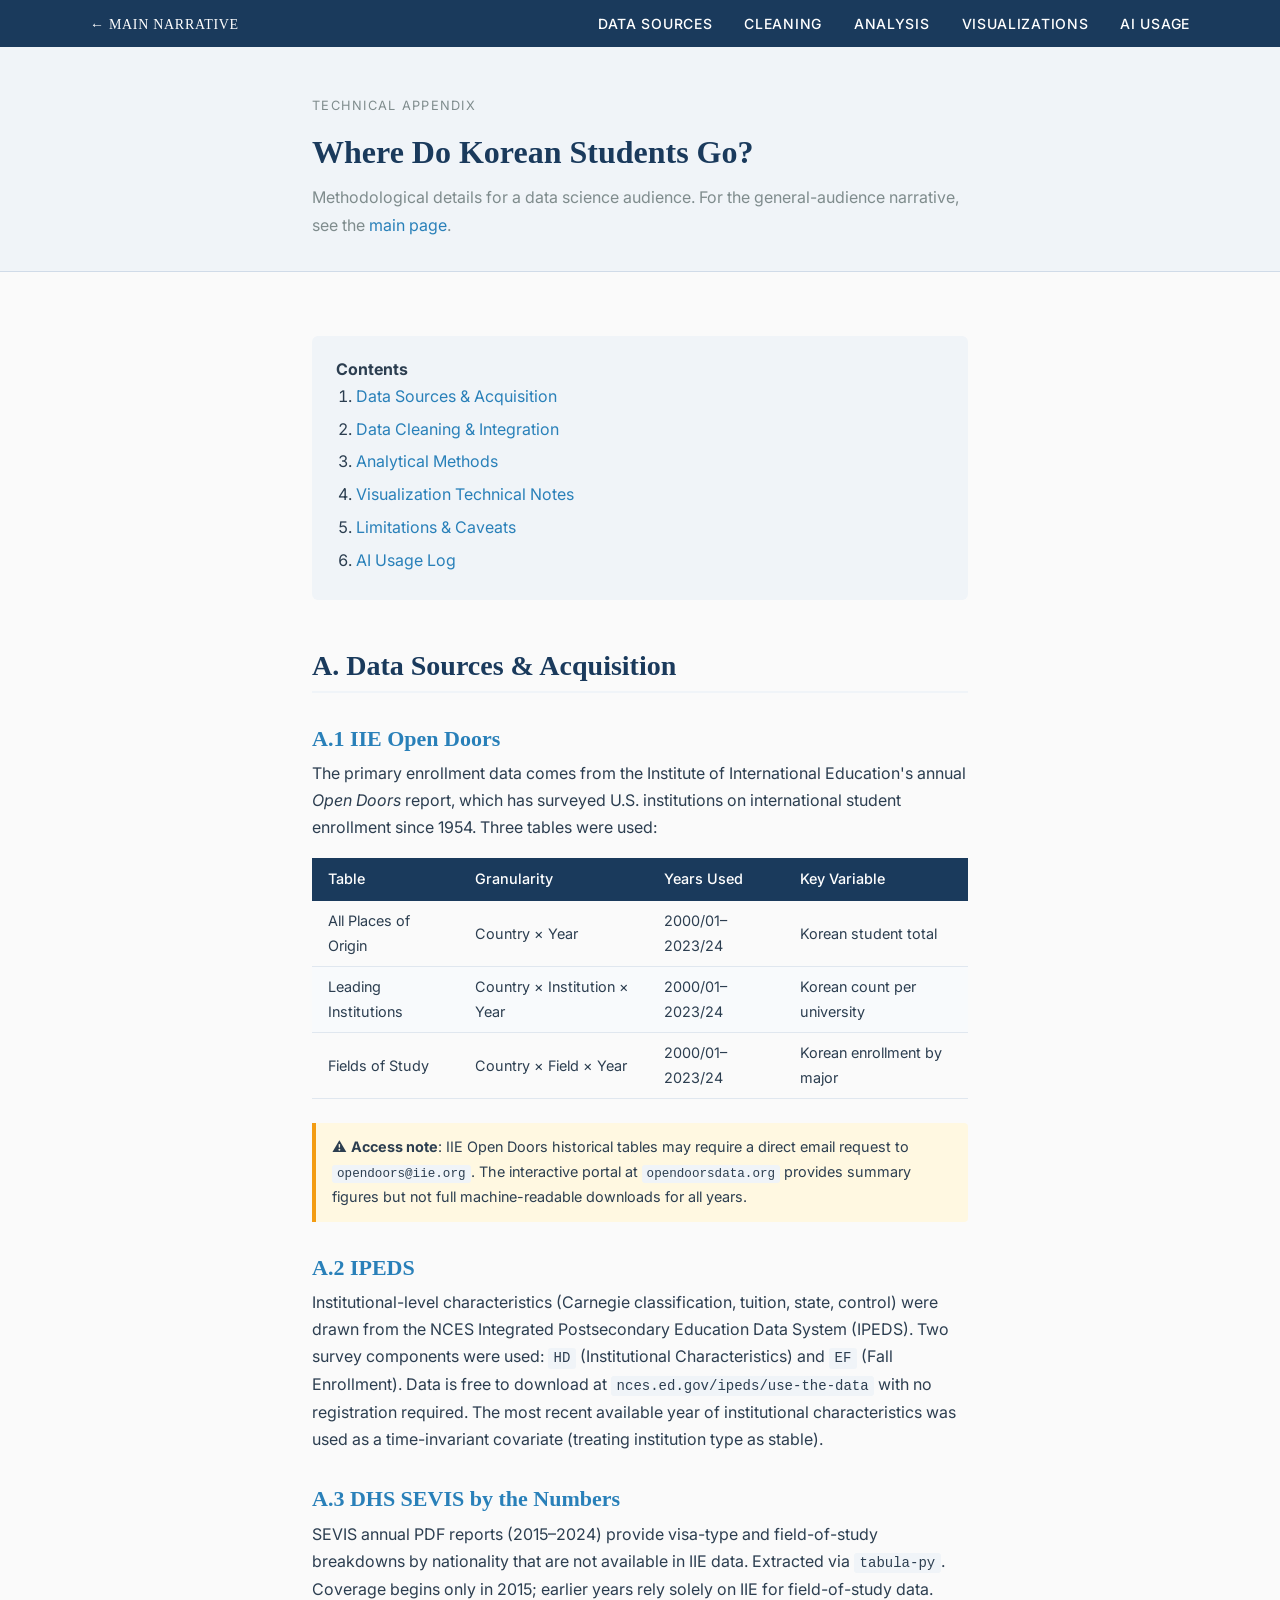
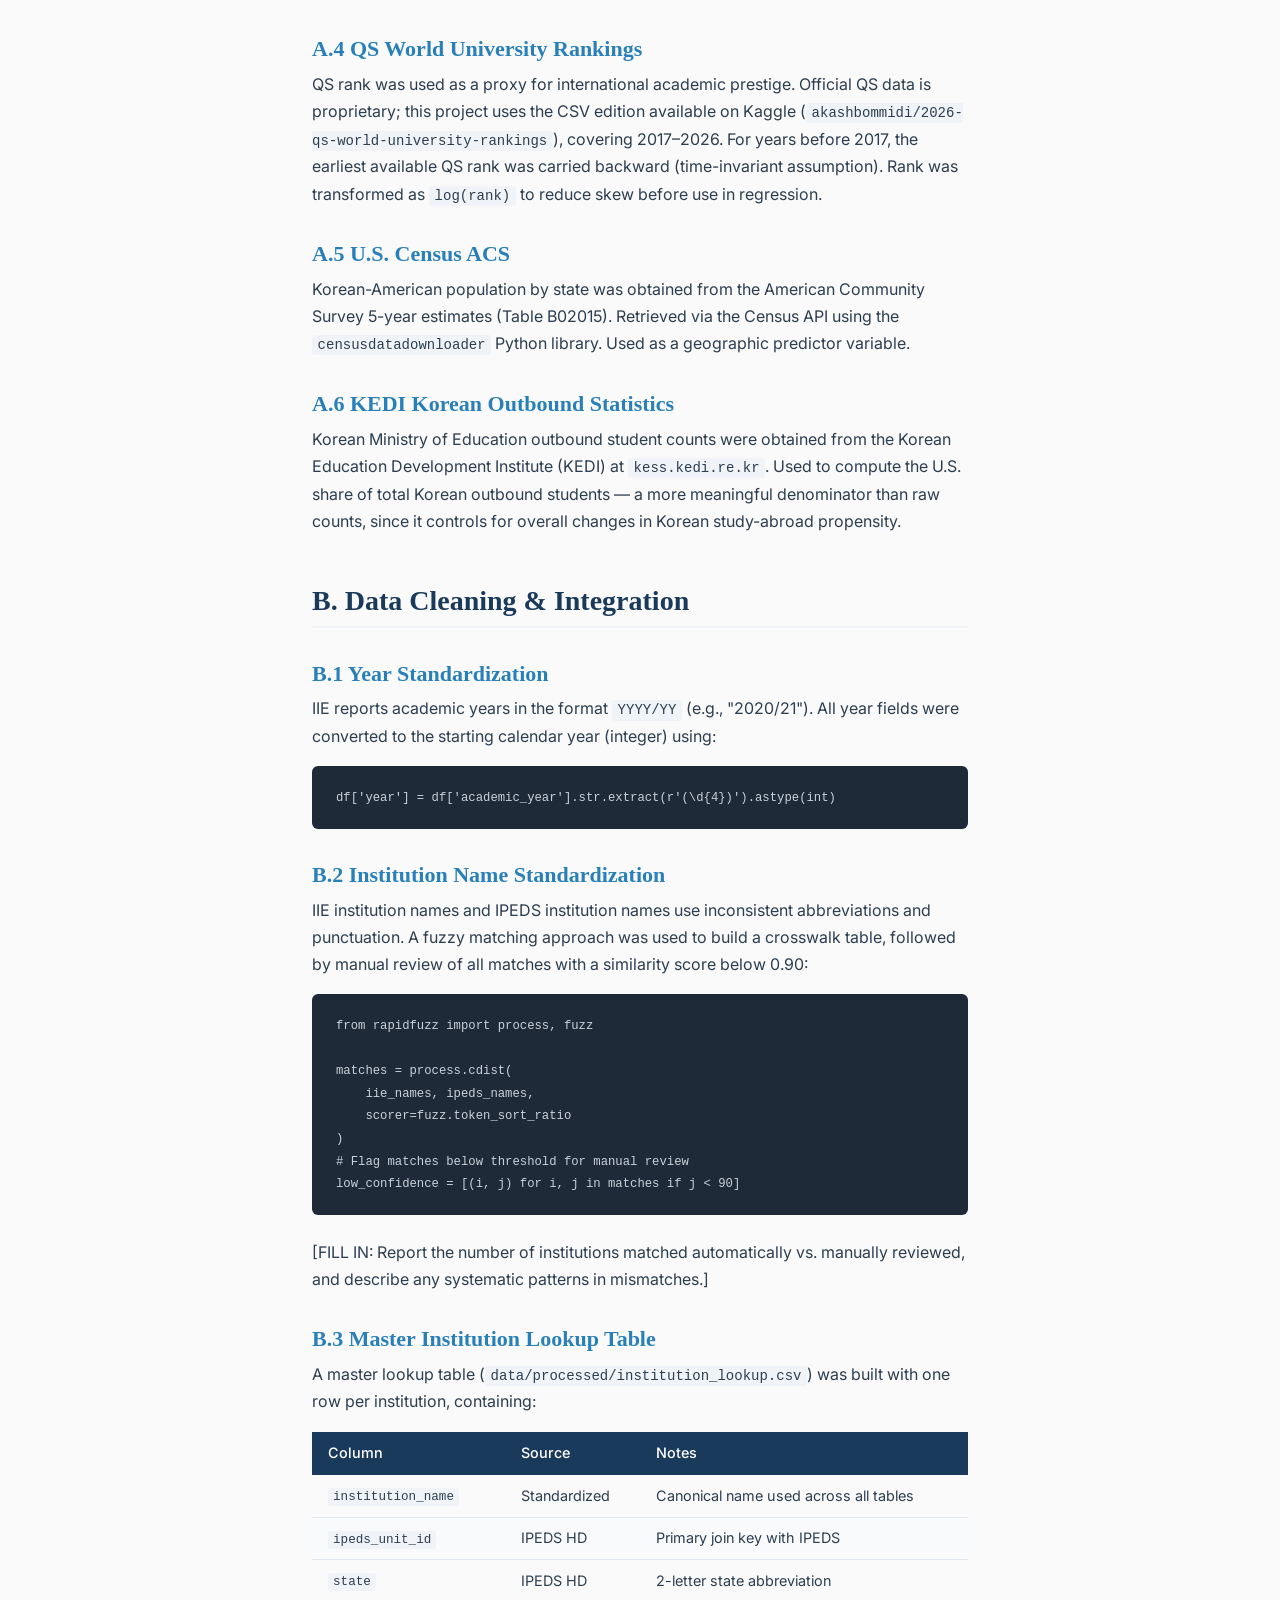
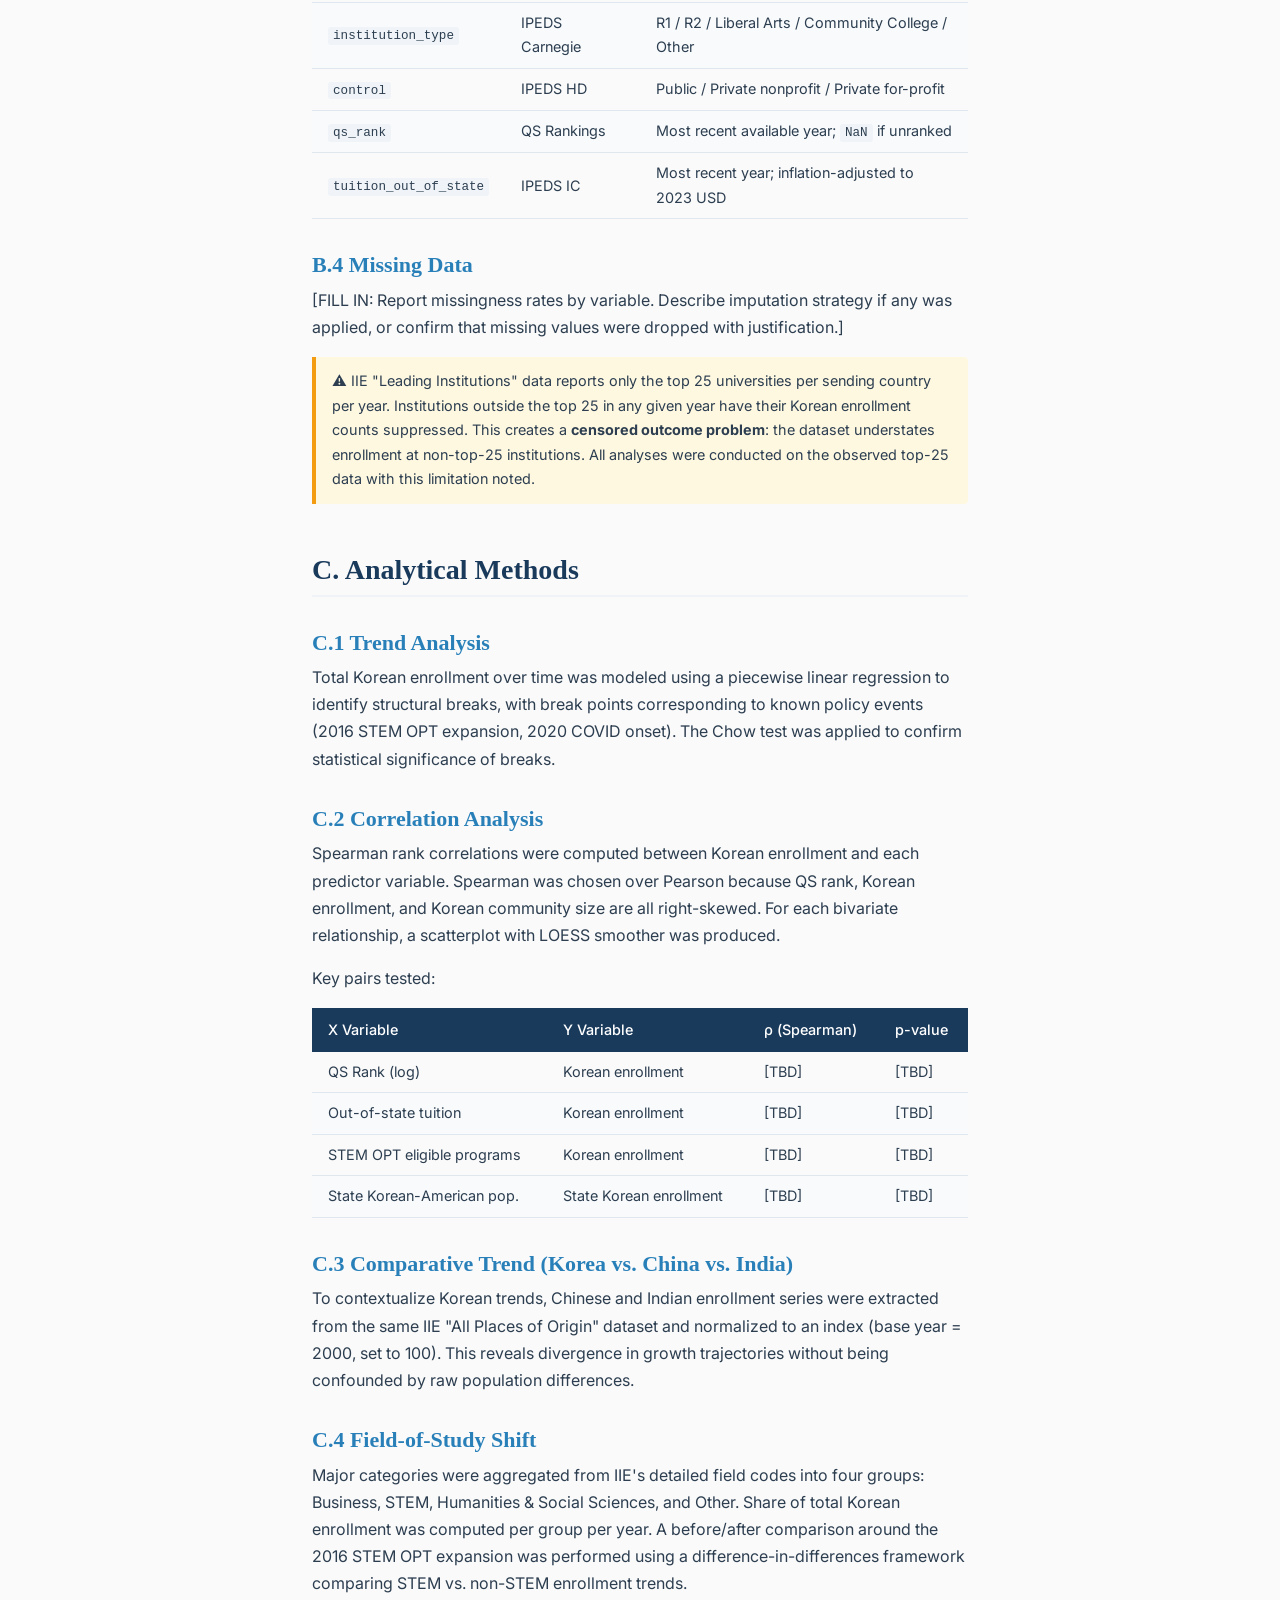
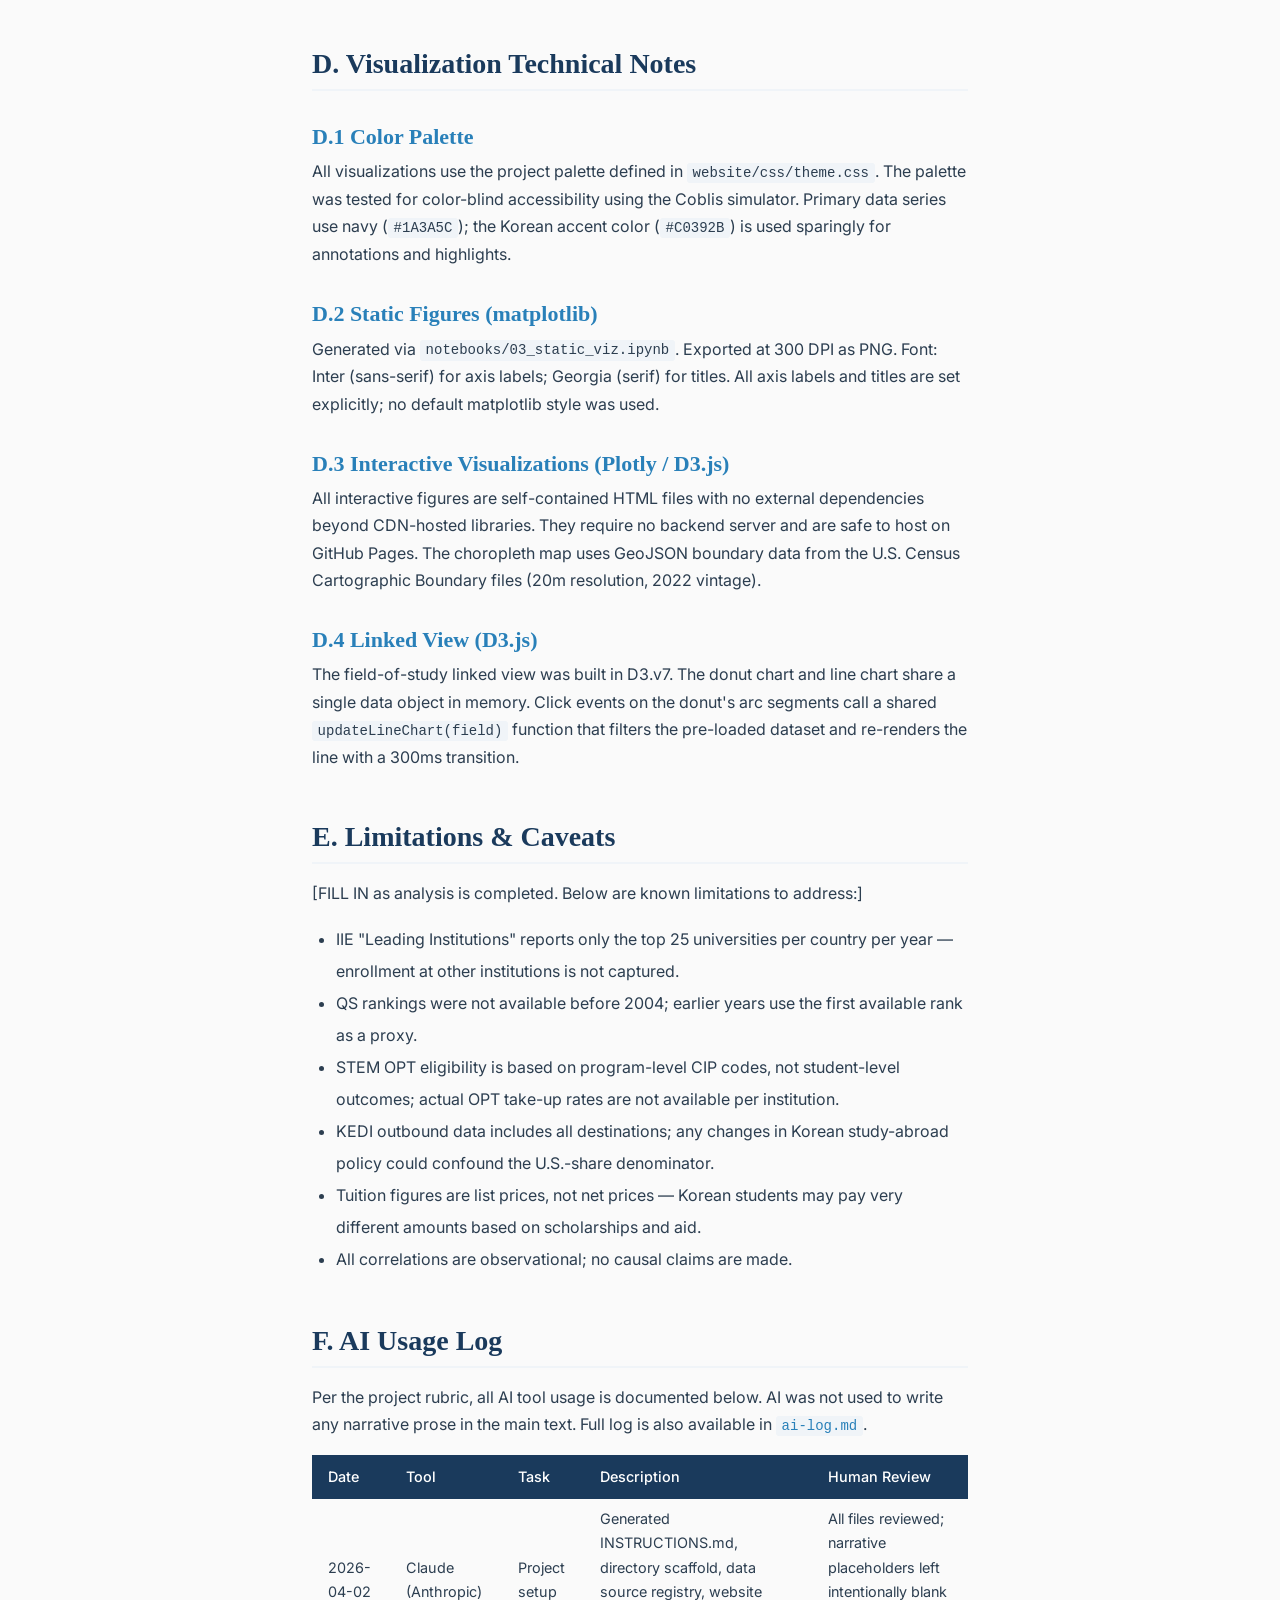
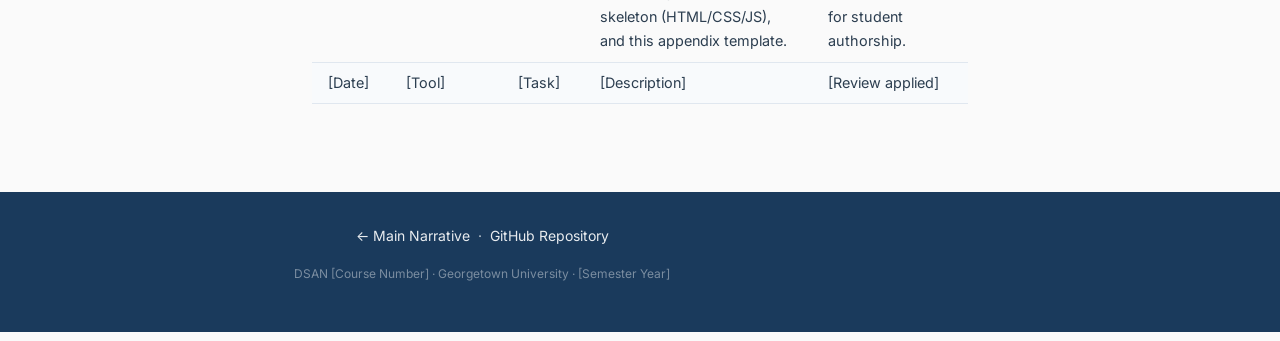
==== website/appendix.html @ d0888472 "Add project files" ====
<!DOCTYPE html>
<html lang="en">
<head>
  <meta charset="UTF-8" />
  <meta name="viewport" content="width=device-width, initial-scale=1.0" />
  <title>Technical Appendix | Where Do Korean Students Go?</title>
  <link rel="stylesheet" href="css/styles.css" />
  <style>
    /* Appendix-specific overrides */
    .appendix-body { font-family: var(--font-body); }
    .appendix-body h2 { margin-top: 3rem; border-bottom: 2px solid var(--color-bg-section); padding-bottom: 0.5rem; }
    .appendix-body h3 { margin-top: 2rem; color: var(--color-secondary); }
    code {
      font-family: var(--font-mono);
      background: #f0f4f8;
      padding: 0.15em 0.4em;
      border-radius: 3px;
      font-size: 0.875em;
    }
    pre {
      background: #1e2a38;
      color: #c9d1d9;
      padding: 1.25rem 1.5rem;
      border-radius: 6px;
      overflow-x: auto;
      font-size: 0.875rem;
      line-height: 1.6;
      margin: 1rem 0 1.5rem;
    }
    pre code { background: none; padding: 0; color: inherit; }
    table {
      width: 100%;
      border-collapse: collapse;
      margin: 1rem 0 1.5rem;
      font-size: 0.9rem;
    }
    th {
      background: var(--color-primary);
      color: white;
      padding: 0.6rem 1rem;
      text-align: left;
      font-weight: 500;
    }
    td { padding: 0.5rem 1rem; border-bottom: 1px solid #e0e7ef; }
    tr:nth-child(even) td { background: #f8fafc; }
    .data-note {
      background: #fff8e1;
      border-left: 4px solid var(--color-data-4);
      padding: 0.75rem 1rem;
      border-radius: 0 4px 4px 0;
      margin: 1rem 0;
      font-size: 0.9rem;
    }
    .section-toc {
      background: var(--color-bg-section);
      padding: 1.25rem 1.5rem;
      border-radius: 6px;
      margin-bottom: 2rem;
    }
    .section-toc ol { padding-left: 1.25rem; }
    .section-toc li { margin-bottom: 0.35rem; }
    .section-toc a { color: var(--color-secondary); }
  </style>
</head>
<body class="appendix-body">

<nav>
  <ul>
    <li class="nav-logo"><a href="index.html">← Main Narrative</a></li>
    <li><a href="#data">Data Sources</a></li>
    <li><a href="#cleaning">Cleaning</a></li>
    <li><a href="#analysis">Analysis</a></li>
    <li><a href="#viz">Visualizations</a></li>
    <li><a href="#ai-usage">AI Usage</a></li>
  </ul>
</nav>

<header style="background:var(--color-bg-section); padding:3rem 1.5rem 2rem; border-bottom:1px solid #d0dbe8;">
  <div class="container--narrow">
    <p style="text-transform:uppercase; letter-spacing:0.1em; font-size:0.8rem; color:var(--color-neutral);">Technical Appendix</p>
    <h1 style="font-size:2rem; margin-bottom:0.75rem;">Where Do Korean Students Go?</h1>
    <p style="color:var(--color-neutral); margin-bottom:0;">
      Methodological details for a data science audience.
      For the general-audience narrative, see the <a href="index.html">main page</a>.
    </p>
  </div>
</header>

<main class="section">
<div class="container--narrow">

  <!-- Table of Contents -->
  <div class="section-toc">
    <strong>Contents</strong>
    <ol>
      <li><a href="#data">Data Sources &amp; Acquisition</a></li>
      <li><a href="#cleaning">Data Cleaning &amp; Integration</a></li>
      <li><a href="#analysis">Analytical Methods</a></li>
      <li><a href="#viz">Visualization Technical Notes</a></li>
      <li><a href="#limitations">Limitations &amp; Caveats</a></li>
      <li><a href="#ai-usage">AI Usage Log</a></li>
    </ol>
  </div>

  <!-- ─── SECTION A: Data Sources ─── -->
  <h2 id="data">A. Data Sources &amp; Acquisition</h2>

  <h3>A.1 IIE Open Doors</h3>
  <p>
    The primary enrollment data comes from the Institute of International Education's
    annual <em>Open Doors</em> report, which has surveyed U.S. institutions on international
    student enrollment since 1954. Three tables were used:
  </p>
  <table>
    <thead>
      <tr><th>Table</th><th>Granularity</th><th>Years Used</th><th>Key Variable</th></tr>
    </thead>
    <tbody>
      <tr><td>All Places of Origin</td><td>Country × Year</td><td>2000/01–2023/24</td><td>Korean student total</td></tr>
      <tr><td>Leading Institutions</td><td>Country × Institution × Year</td><td>2000/01–2023/24</td><td>Korean count per university</td></tr>
      <tr><td>Fields of Study</td><td>Country × Field × Year</td><td>2000/01–2023/24</td><td>Korean enrollment by major</td></tr>
    </tbody>
  </table>
  <div class="data-note">
    ⚠️ <strong>Access note</strong>: IIE Open Doors historical tables may require a direct email request
    to <code>opendoors@iie.org</code>. The interactive portal at <code>opendoorsdata.org</code>
    provides summary figures but not full machine-readable downloads for all years.
  </div>

  <h3>A.2 IPEDS</h3>
  <p>
    Institutional-level characteristics (Carnegie classification, tuition, state, control) were
    drawn from the NCES Integrated Postsecondary Education Data System (IPEDS).
    Two survey components were used: <code>HD</code> (Institutional Characteristics) and
    <code>EF</code> (Fall Enrollment). Data is free to download at
    <code>nces.ed.gov/ipeds/use-the-data</code> with no registration required.
    The most recent available year of institutional characteristics was used as a
    time-invariant covariate (treating institution type as stable).
  </p>

  <h3>A.3 DHS SEVIS by the Numbers</h3>
  <p>
    SEVIS annual PDF reports (2015–2024) provide visa-type and field-of-study breakdowns by
    nationality that are not available in IIE data. Extracted via <code>tabula-py</code>.
    Coverage begins only in 2015; earlier years rely solely on IIE for field-of-study data.
  </p>

  <h3>A.4 QS World University Rankings</h3>
  <p>
    QS rank was used as a proxy for international academic prestige. Official QS data is
    proprietary; this project uses the CSV edition available on Kaggle
    (<code>akashbommidi/2026-qs-world-university-rankings</code>), covering 2017–2026.
    For years before 2017, the earliest available QS rank was carried backward
    (time-invariant assumption). Rank was transformed as <code>log(rank)</code>
    to reduce skew before use in regression.
  </p>

  <h3>A.5 U.S. Census ACS</h3>
  <p>
    Korean-American population by state was obtained from the American Community Survey
    5-year estimates (Table B02015). Retrieved via the Census API using the <code>censusdatadownloader</code>
    Python library. Used as a geographic predictor variable.
  </p>

  <h3>A.6 KEDI Korean Outbound Statistics</h3>
  <p>
    Korean Ministry of Education outbound student counts were obtained from the Korean
    Education Development Institute (KEDI) at <code>kess.kedi.re.kr</code>. Used to compute
    the U.S. share of total Korean outbound students — a more meaningful denominator than
    raw counts, since it controls for overall changes in Korean study-abroad propensity.
  </p>

  <!-- ─── SECTION B: Data Cleaning ─── -->
  <h2 id="cleaning">B. Data Cleaning &amp; Integration</h2>

  <h3>B.1 Year Standardization</h3>
  <p>
    IIE reports academic years in the format <code>YYYY/YY</code> (e.g., "2020/21").
    All year fields were converted to the starting calendar year (integer) using:
  </p>
  <pre><code>df['year'] = df['academic_year'].str.extract(r'(\d{4})').astype(int)</code></pre>

  <h3>B.2 Institution Name Standardization</h3>
  <p>
    IIE institution names and IPEDS institution names use inconsistent abbreviations
    and punctuation. A fuzzy matching approach was used to build a crosswalk table,
    followed by manual review of all matches with a similarity score below 0.90:
  </p>
  <pre><code>from rapidfuzz import process, fuzz

matches = process.cdist(
    iie_names, ipeds_names,
    scorer=fuzz.token_sort_ratio
)
# Flag matches below threshold for manual review
low_confidence = [(i, j) for i, j in matches if j < 90]</code></pre>
  <p>
    [FILL IN: Report the number of institutions matched automatically vs. manually reviewed,
    and describe any systematic patterns in mismatches.]
  </p>

  <h3>B.3 Master Institution Lookup Table</h3>
  <p>
    A master lookup table (<code>data/processed/institution_lookup.csv</code>) was built with
    one row per institution, containing:
  </p>
  <table>
    <thead><tr><th>Column</th><th>Source</th><th>Notes</th></tr></thead>
    <tbody>
      <tr><td><code>institution_name</code></td><td>Standardized</td><td>Canonical name used across all tables</td></tr>
      <tr><td><code>ipeds_unit_id</code></td><td>IPEDS HD</td><td>Primary join key with IPEDS</td></tr>
      <tr><td><code>state</code></td><td>IPEDS HD</td><td>2-letter state abbreviation</td></tr>
      <tr><td><code>institution_type</code></td><td>IPEDS Carnegie</td><td>R1 / R2 / Liberal Arts / Community College / Other</td></tr>
      <tr><td><code>control</code></td><td>IPEDS HD</td><td>Public / Private nonprofit / Private for-profit</td></tr>
      <tr><td><code>qs_rank</code></td><td>QS Rankings</td><td>Most recent available year; <code>NaN</code> if unranked</td></tr>
      <tr><td><code>tuition_out_of_state</code></td><td>IPEDS IC</td><td>Most recent year; inflation-adjusted to 2023 USD</td></tr>
    </tbody>
  </table>

  <h3>B.4 Missing Data</h3>
  <p>
    [FILL IN: Report missingness rates by variable. Describe imputation strategy if any
    was applied, or confirm that missing values were dropped with justification.]
  </p>
  <div class="data-note">
    ⚠️ IIE "Leading Institutions" data reports only the top 25 universities per sending country
    per year. Institutions outside the top 25 in any given year have their Korean enrollment
    counts suppressed. This creates a <strong>censored outcome problem</strong>: the dataset
    understates enrollment at non-top-25 institutions. All analyses were conducted on the
    observed top-25 data with this limitation noted.
  </div>

  <!-- ─── SECTION C: Analysis ─── -->
  <h2 id="analysis">C. Analytical Methods</h2>

  <h3>C.1 Trend Analysis</h3>
  <p>
    Total Korean enrollment over time was modeled using a piecewise linear regression to
    identify structural breaks, with break points corresponding to known policy events
    (2016 STEM OPT expansion, 2020 COVID onset). The Chow test was applied to confirm
    statistical significance of breaks.
  </p>

  <h3>C.2 Correlation Analysis</h3>
  <p>
    Spearman rank correlations were computed between Korean enrollment and each predictor
    variable. Spearman was chosen over Pearson because QS rank, Korean enrollment, and
    Korean community size are all right-skewed. For each bivariate relationship, a
    scatterplot with LOESS smoother was produced.
  </p>
  <p>
    Key pairs tested:
  </p>
  <table>
    <thead><tr><th>X Variable</th><th>Y Variable</th><th>ρ (Spearman)</th><th>p-value</th></tr></thead>
    <tbody>
      <tr><td>QS Rank (log)</td><td>Korean enrollment</td><td>[TBD]</td><td>[TBD]</td></tr>
      <tr><td>Out-of-state tuition</td><td>Korean enrollment</td><td>[TBD]</td><td>[TBD]</td></tr>
      <tr><td>STEM OPT eligible programs</td><td>Korean enrollment</td><td>[TBD]</td><td>[TBD]</td></tr>
      <tr><td>State Korean-American pop.</td><td>State Korean enrollment</td><td>[TBD]</td><td>[TBD]</td></tr>
    </tbody>
  </table>

  <h3>C.3 Comparative Trend (Korea vs. China vs. India)</h3>
  <p>
    To contextualize Korean trends, Chinese and Indian enrollment series were extracted
    from the same IIE "All Places of Origin" dataset and normalized to an index
    (base year = 2000, set to 100). This reveals divergence in growth trajectories
    without being confounded by raw population differences.
  </p>

  <h3>C.4 Field-of-Study Shift</h3>
  <p>
    Major categories were aggregated from IIE's detailed field codes into four groups:
    Business, STEM, Humanities &amp; Social Sciences, and Other. Share of total Korean
    enrollment was computed per group per year. A before/after comparison around the
    2016 STEM OPT expansion was performed using a difference-in-differences framework
    comparing STEM vs. non-STEM enrollment trends.
  </p>

  <!-- ─── SECTION D: Visualization ─── -->
  <h2 id="viz">D. Visualization Technical Notes</h2>

  <h3>D.1 Color Palette</h3>
  <p>
    All visualizations use the project palette defined in <code>website/css/theme.css</code>.
    The palette was tested for color-blind accessibility using the Coblis simulator.
    Primary data series use navy (<code>#1A3A5C</code>); the Korean accent color
    (<code>#C0392B</code>) is used sparingly for annotations and highlights.
  </p>

  <h3>D.2 Static Figures (matplotlib)</h3>
  <p>
    Generated via <code>notebooks/03_static_viz.ipynb</code>. Exported at 300 DPI as PNG.
    Font: Inter (sans-serif) for axis labels; Georgia (serif) for titles.
    All axis labels and titles are set explicitly; no default matplotlib style was used.
  </p>

  <h3>D.3 Interactive Visualizations (Plotly / D3.js)</h3>
  <p>
    All interactive figures are self-contained HTML files with no external dependencies
    beyond CDN-hosted libraries. They require no backend server and are safe to host on
    GitHub Pages. The choropleth map uses GeoJSON boundary data from the U.S. Census
    Cartographic Boundary files (20m resolution, 2022 vintage).
  </p>

  <h3>D.4 Linked View (D3.js)</h3>
  <p>
    The field-of-study linked view was built in D3.v7. The donut chart and line chart
    share a single data object in memory. Click events on the donut's arc segments
    call a shared <code>updateLineChart(field)</code> function that filters the
    pre-loaded dataset and re-renders the line with a 300ms transition.
  </p>

  <!-- ─── SECTION E: Limitations ─── -->
  <h2 id="limitations">E. Limitations &amp; Caveats</h2>

  <p>
    [FILL IN as analysis is completed. Below are known limitations to address:]
  </p>
  <ul style="padding-left:1.5rem; line-height:2;">
    <li>IIE "Leading Institutions" reports only the top 25 universities per country per year — enrollment at other institutions is not captured.</li>
    <li>QS rankings were not available before 2004; earlier years use the first available rank as a proxy.</li>
    <li>STEM OPT eligibility is based on program-level CIP codes, not student-level outcomes; actual OPT take-up rates are not available per institution.</li>
    <li>KEDI outbound data includes all destinations; any changes in Korean study-abroad policy could confound the U.S.-share denominator.</li>
    <li>Tuition figures are list prices, not net prices — Korean students may pay very different amounts based on scholarships and aid.</li>
    <li>All correlations are observational; no causal claims are made.</li>
  </ul>

  <!-- ─── SECTION F: AI Usage Log ─── -->
  <h2 id="ai-usage">F. AI Usage Log</h2>
  <p>
    Per the project rubric, all AI tool usage is documented below. AI was not used to
    write any narrative prose in the main text. Full log is also available in
    <a href="../ai-log.md"><code>ai-log.md</code></a>.
  </p>

  <table>
    <thead>
      <tr><th>Date</th><th>Tool</th><th>Task</th><th>Description</th><th>Human Review</th></tr>
    </thead>
    <tbody>
      <tr>
        <td>2026-04-02</td>
        <td>Claude (Anthropic)</td>
        <td>Project setup</td>
        <td>Generated INSTRUCTIONS.md, directory scaffold, data source registry, website skeleton (HTML/CSS/JS), and this appendix template.</td>
        <td>All files reviewed; narrative placeholders left intentionally blank for student authorship.</td>
      </tr>
      <!-- Add more rows as AI is used -->
      <tr>
        <td>[Date]</td>
        <td>[Tool]</td>
        <td>[Task]</td>
        <td>[Description]</td>
        <td>[Review applied]</td>
      </tr>
    </tbody>
  </table>

</div>
</main>

<footer>
  <div class="container">
    <p>
      <a href="index.html">← Main Narrative</a> &nbsp;·&nbsp;
      <a href="https://github.com/YOUR_USERNAME/korean-students-us" target="_blank" rel="noopener">GitHub Repository</a>
    </p>
    <p style="margin-top:0.5rem; font-size:0.75rem; opacity:0.6;">
      DSAN [Course Number] · Georgetown University · [Semester Year]
    </p>
  </div>
</footer>

</body>
</html>
---- website/css/styles.css ----
/* ============================================================
   GLOBAL STYLES
   Korean Students in U.S. Universities — Data Narrative
   ============================================================ */

@import url('https://fonts.googleapis.com/css2?family=Inter:wght@300;400;500;600&family=Georgia:ital@0;1&display=swap');
@import './theme.css';

/* Reset & Base */
*, *::before, *::after { box-sizing: border-box; margin: 0; padding: 0; }

html { scroll-behavior: smooth; font-size: 16px; }

body {
  font-family: var(--font-body);
  font-size: var(--font-size-base);
  line-height: 1.7;
  color: #2C3E50;
  background-color: var(--color-bg);
}

/* ── Typography ── */
h1, h2, h3, h4 {
  font-family: var(--font-heading);
  color: var(--color-primary);
  line-height: 1.25;
}

h1 { font-size: var(--font-size-4xl); margin-bottom: var(--space-lg); }
h2 { font-size: var(--font-size-2xl); margin-bottom: var(--space-md); margin-top: var(--space-xl); }
h3 { font-size: var(--font-size-xl);  margin-bottom: var(--space-sm); }

p { margin-bottom: var(--space-md); max-width: var(--max-width-content); }

a { color: var(--color-secondary); text-decoration: none; }
a:hover { text-decoration: underline; }

/* ── Layout ── */
.container {
  max-width: var(--max-width-wide);
  margin: 0 auto;
  padding: 0 var(--space-lg);
}

.container--narrow {
  max-width: var(--max-width-content);
  margin: 0 auto;
  padding: 0 var(--space-lg);
}

/* ── Navigation ── */
nav {
  position: sticky;
  top: 0;
  background: var(--color-primary);
  z-index: 100;
  padding: var(--space-sm) var(--space-lg);
}

nav ul {
  list-style: none;
  display: flex;
  gap: var(--space-lg);
  align-items: center;
  max-width: var(--max-width-wide);
  margin: 0 auto;
}

nav a {
  color: #fff;
  font-size: var(--font-size-sm);
  font-weight: 500;
  letter-spacing: 0.05em;
  text-transform: uppercase;
}

nav a:hover { text-decoration: none; opacity: 0.8; }

.nav-logo {
  font-family: var(--font-heading);
  font-size: var(--font-size-lg);
  margin-right: auto;
}

/* ── Hero ── */
.hero {
  background: linear-gradient(135deg, var(--color-primary) 0%, #0d2238 100%);
  color: white;
  padding: var(--space-2xl) var(--space-lg);
  text-align: center;
}

.hero h1 {
  color: white;
  font-size: clamp(2rem, 5vw, var(--font-size-4xl));
  margin-bottom: var(--space-md);
}

.hero .subtitle {
  font-size: var(--font-size-lg);
  opacity: 0.85;
  max-width: 600px;
  margin: 0 auto var(--space-lg);
}

.hero .byline {
  font-size: var(--font-size-sm);
  opacity: 0.6;
}

/* ── Sections ── */
.section {
  padding: var(--space-xl) var(--space-lg);
}

.section--alt {
  background-color: var(--color-bg-section);
}

/* ── Chart containers ── */
.chart-wrapper {
  background: var(--color-bg-card);
  border-radius: var(--border-radius);
  box-shadow: 0 2px 12px rgba(0,0,0,0.07);
  padding: var(--space-lg);
  margin: var(--space-lg) 0;
  width: 100%;
}

.chart-wrapper iframe {
  width: 100%;
  border: none;
  border-radius: var(--border-radius);
}

.chart-caption {
  font-size: var(--font-size-sm);
  color: var(--color-neutral);
  margin-top: var(--space-sm);
  font-style: italic;
}

/* ── Stat callouts ── */
.stat-grid {
  display: grid;
  grid-template-columns: repeat(auto-fit, minmax(180px, 1fr));
  gap: var(--space-md);
  margin: var(--space-lg) 0;
}

.stat-card {
  background: var(--color-bg-card);
  border-left: 4px solid var(--color-accent);
  padding: var(--space-md) var(--space-lg);
  border-radius: var(--border-radius);
  box-shadow: 0 1px 6px rgba(0,0,0,0.06);
}

.stat-card .number {
  font-size: var(--font-size-3xl);
  font-weight: 700;
  color: var(--color-primary);
  display: block;
}

.stat-card .label {
  font-size: var(--font-size-sm);
  color: var(--color-neutral);
}

/* ── Pull quotes ── */
blockquote {
  border-left: 4px solid var(--color-accent);
  padding: var(--space-md) var(--space-lg);
  margin: var(--space-lg) 0;
  font-style: italic;
  color: var(--color-primary);
  font-size: var(--font-size-lg);
  font-family: var(--font-heading);
}

/* ── Footer ── */
footer {
  background: var(--color-primary);
  color: rgba(255,255,255,0.7);
  padding: var(--space-lg);
  text-align: center;
  font-size: var(--font-size-sm);
}

footer a { color: rgba(255,255,255,0.9); }

/* ── Responsive ── */
@media (max-width: 768px) {
  h1 { font-size: var(--font-size-2xl); }
  h2 { font-size: var(--font-size-xl); }
  nav ul { gap: var(--space-md); flex-wrap: wrap; }
  .hero { padding: var(--space-xl) var(--space-md); }
}
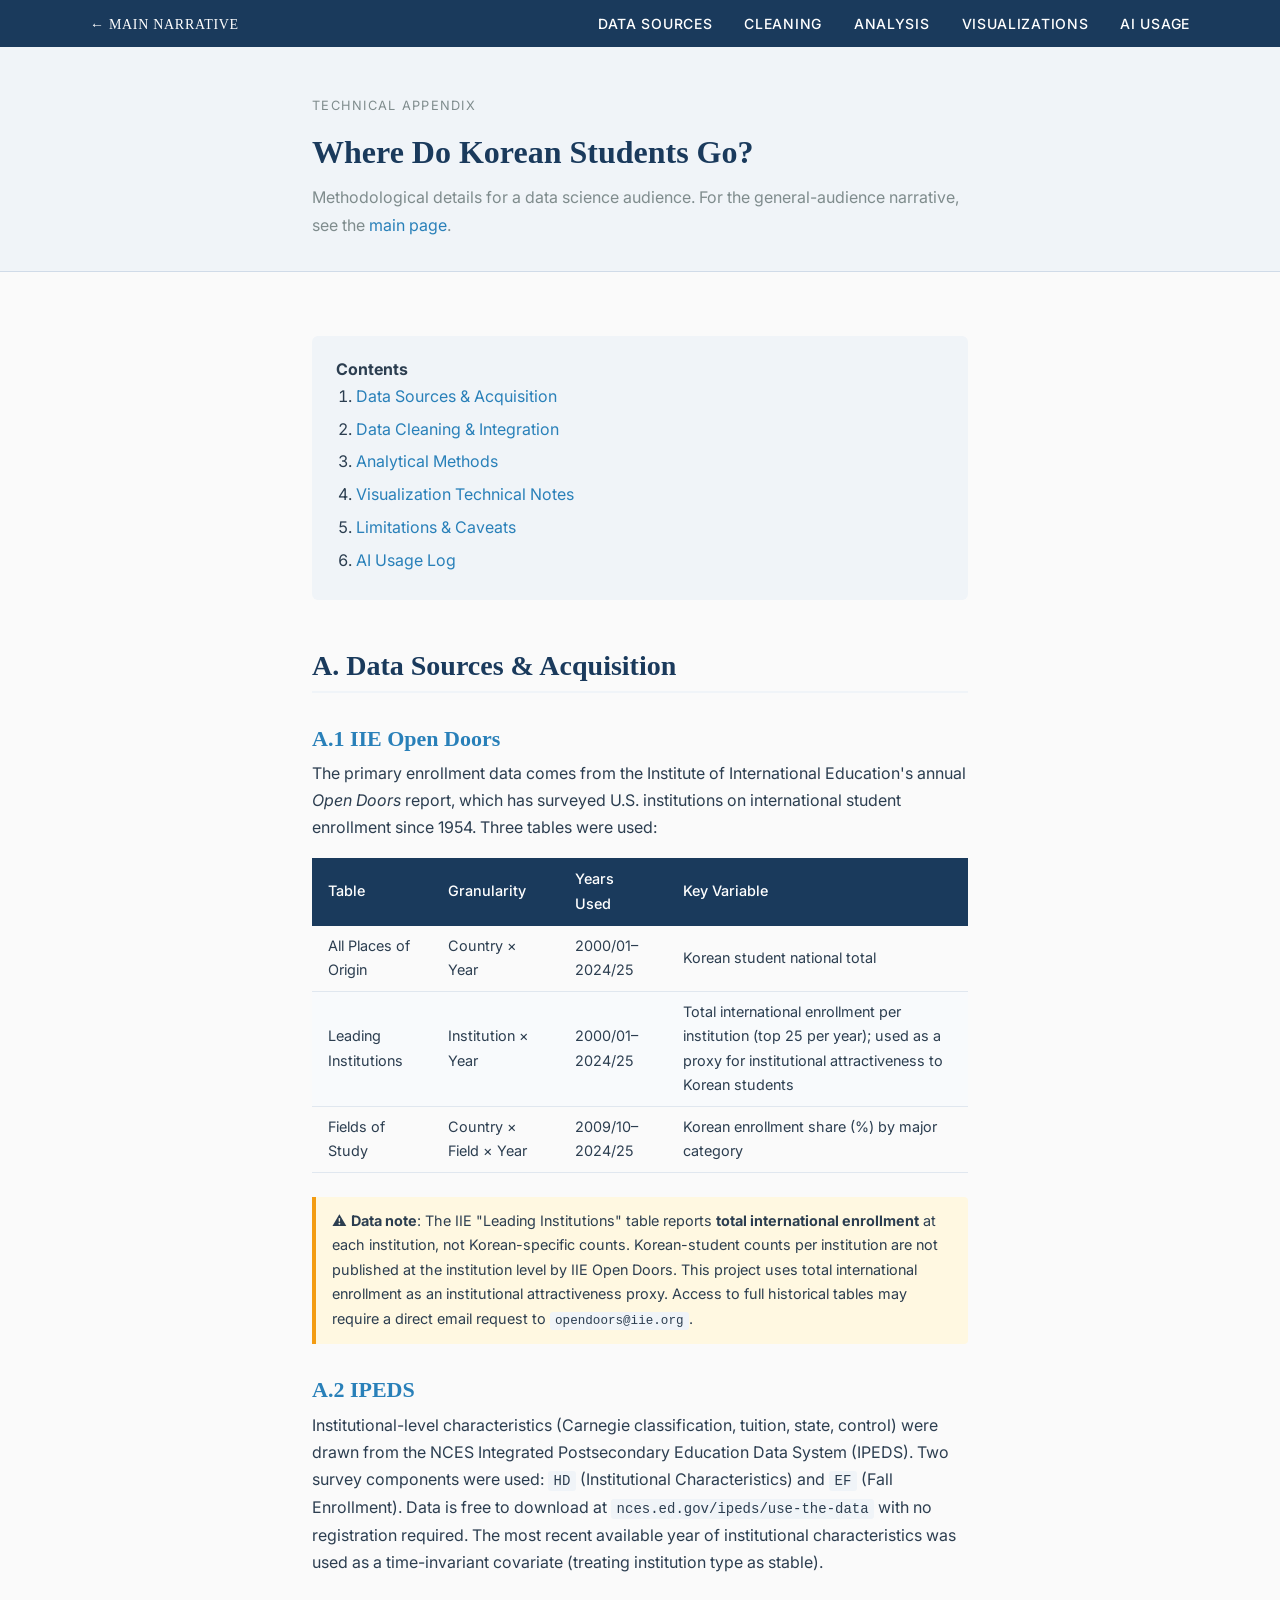
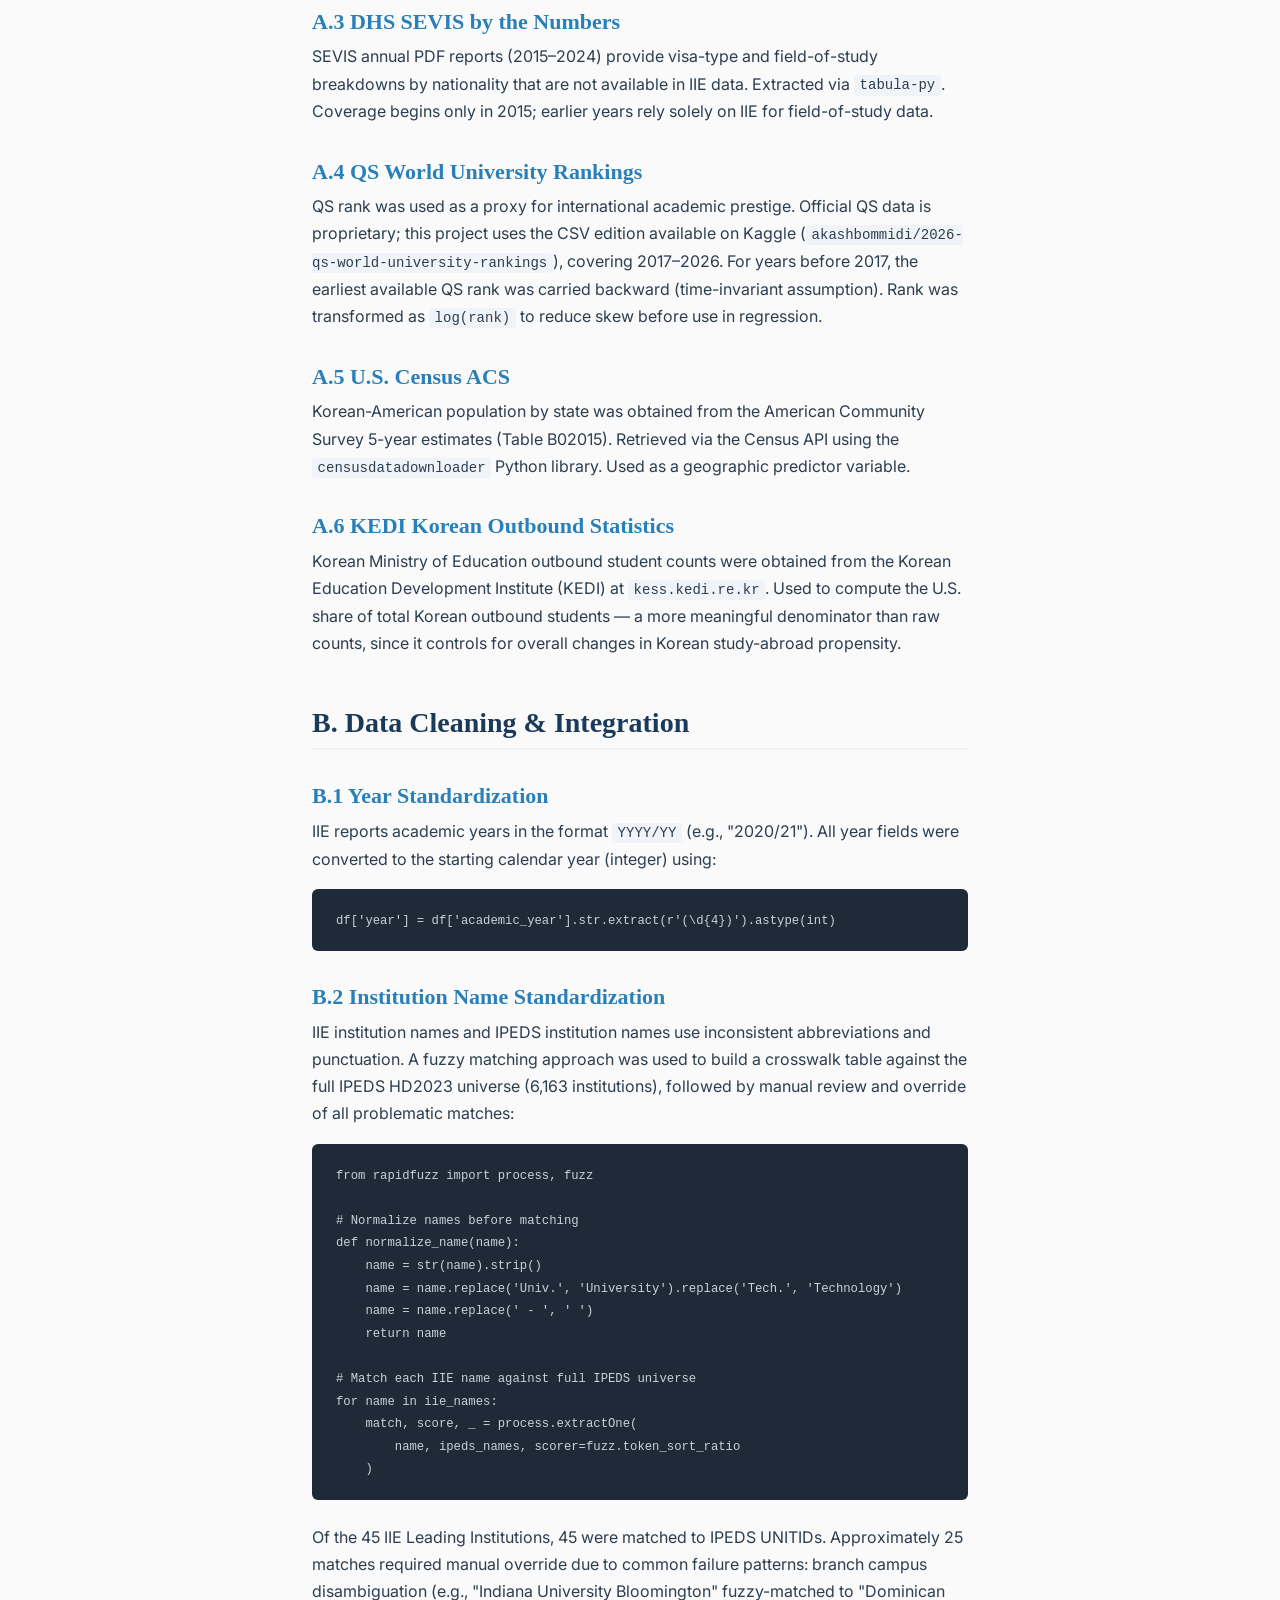
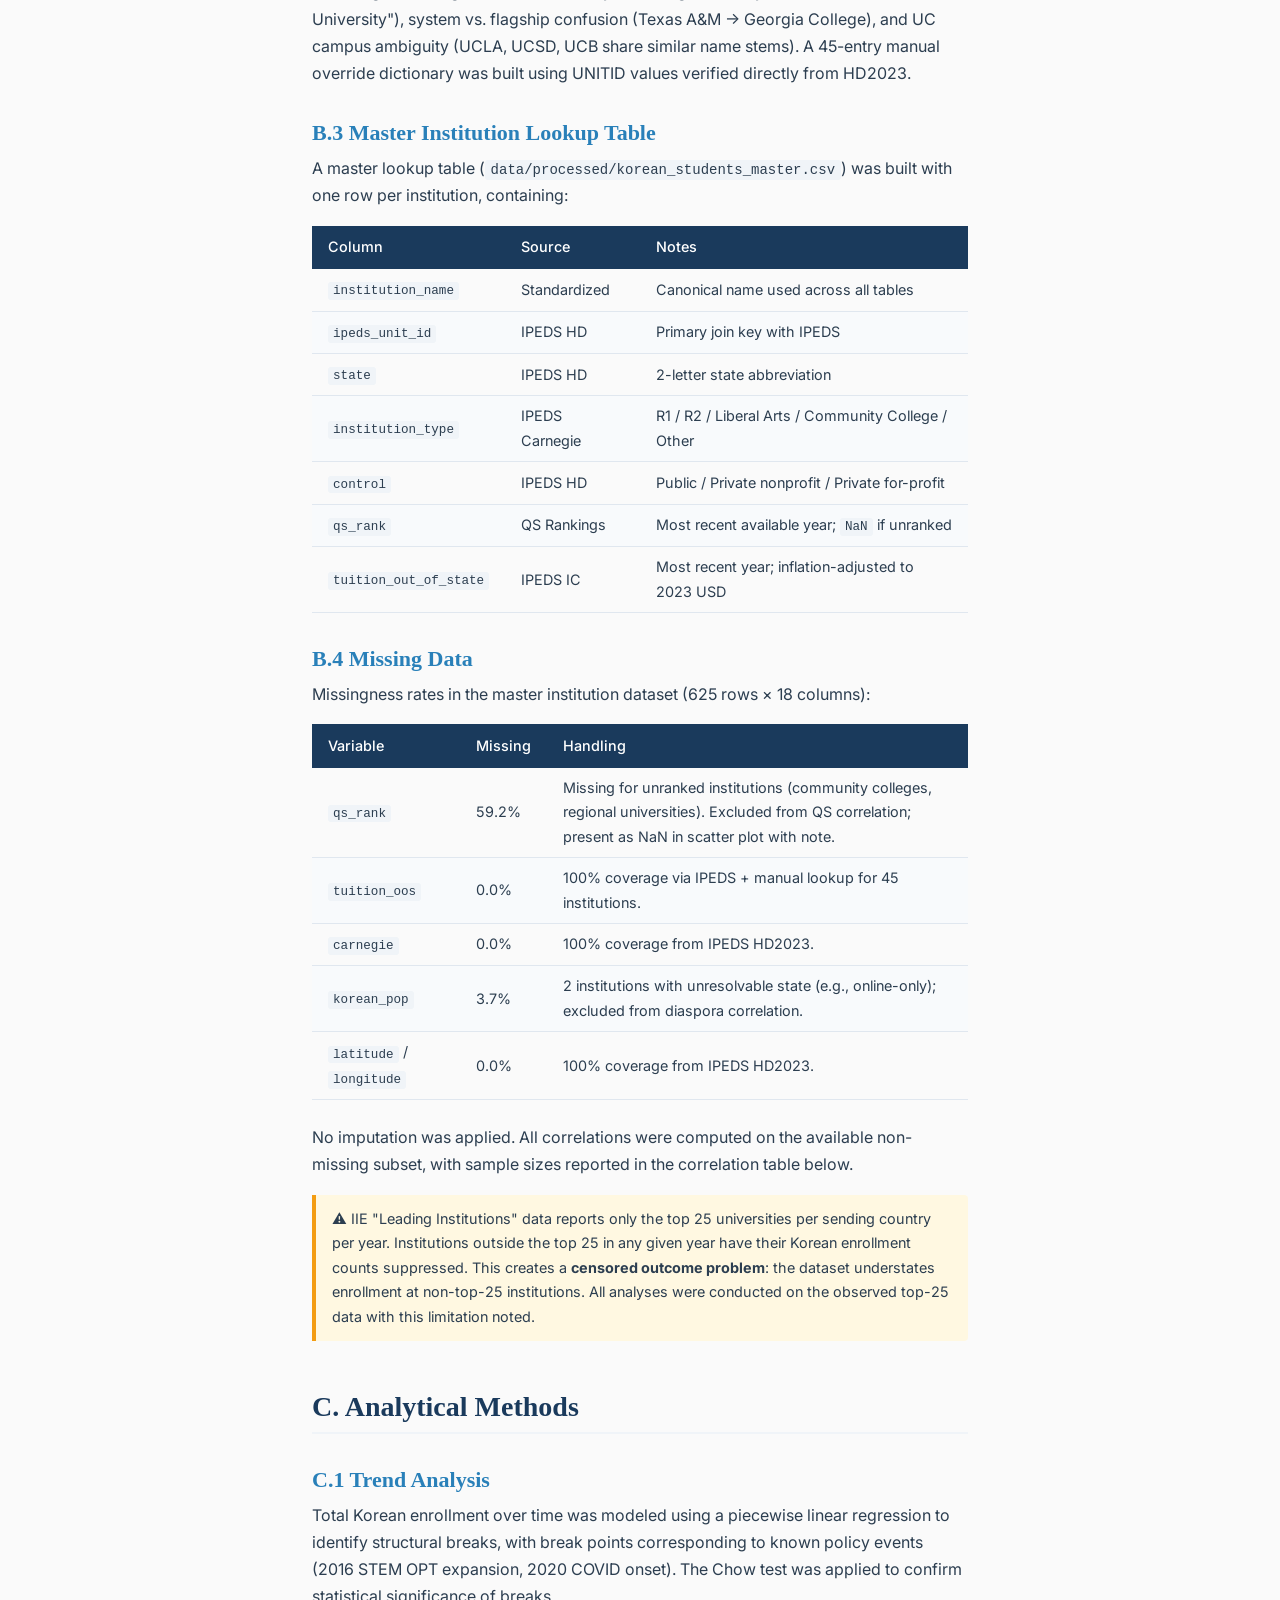
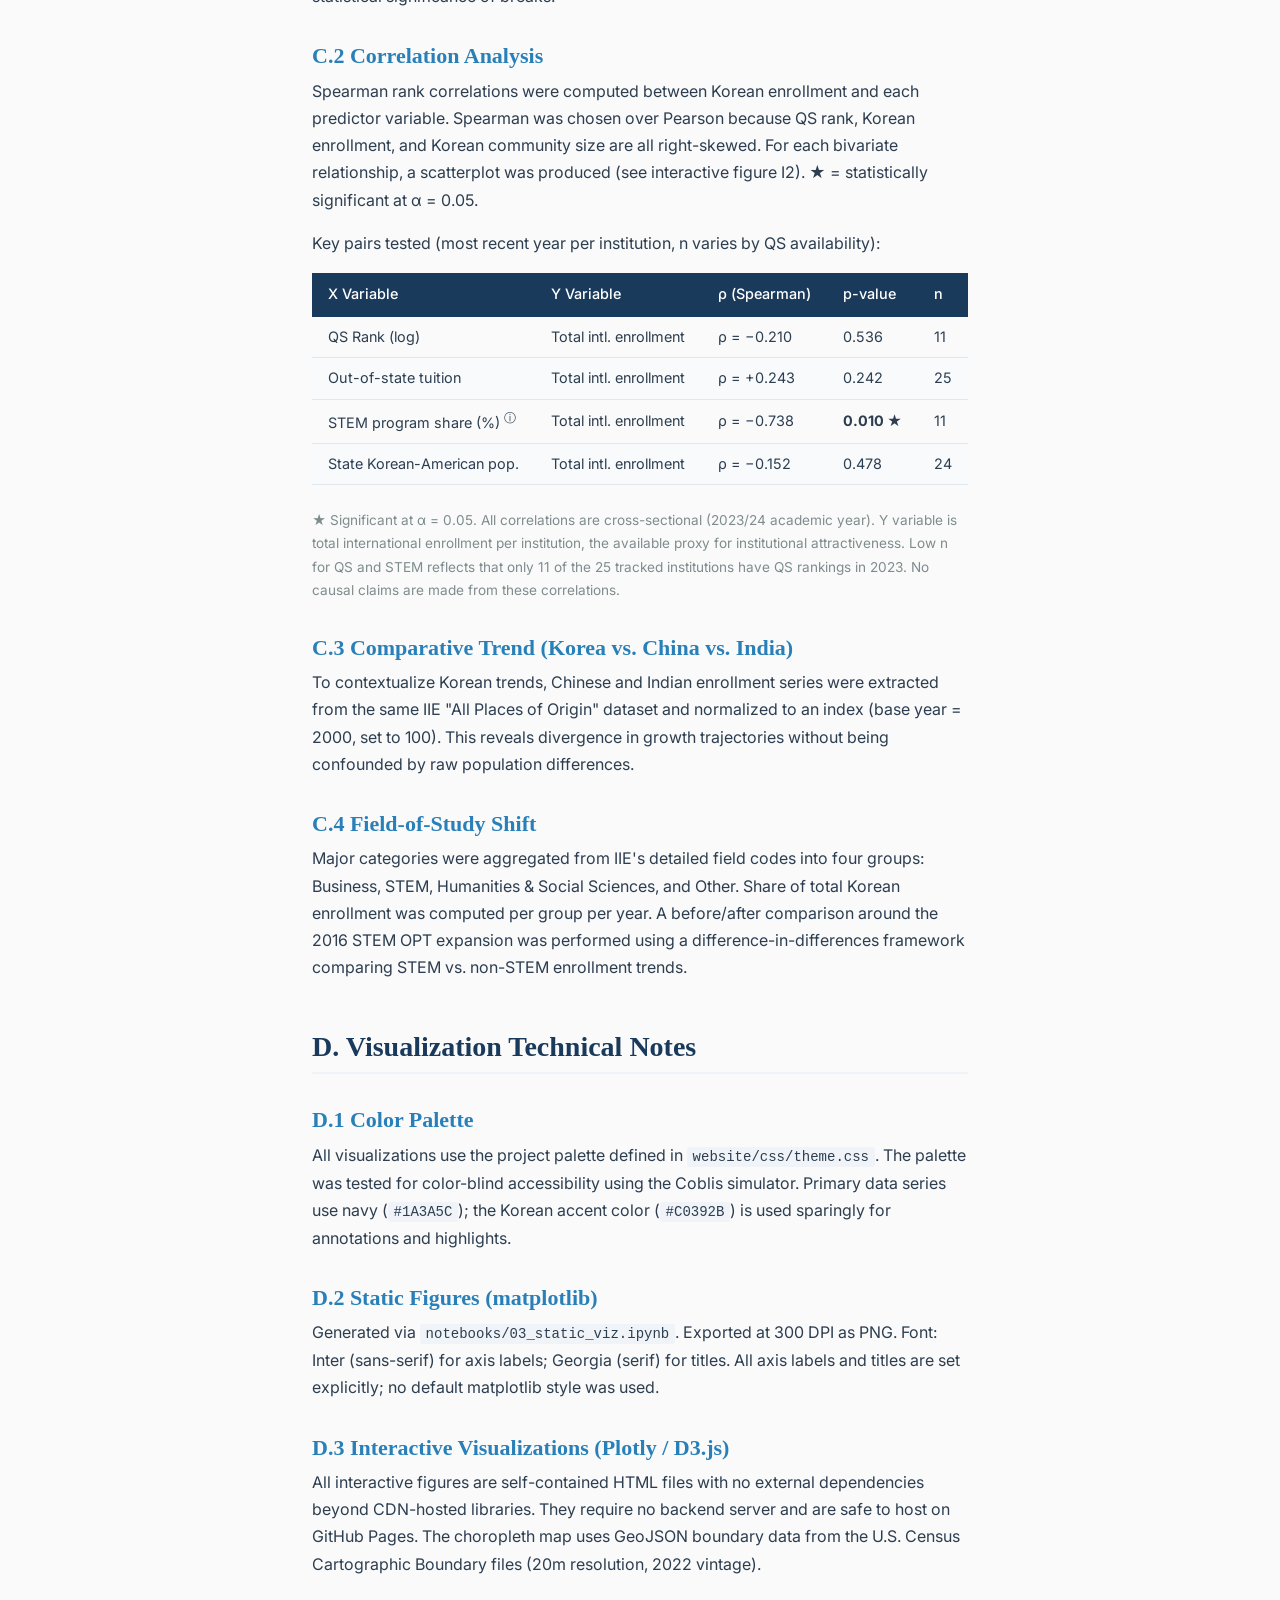
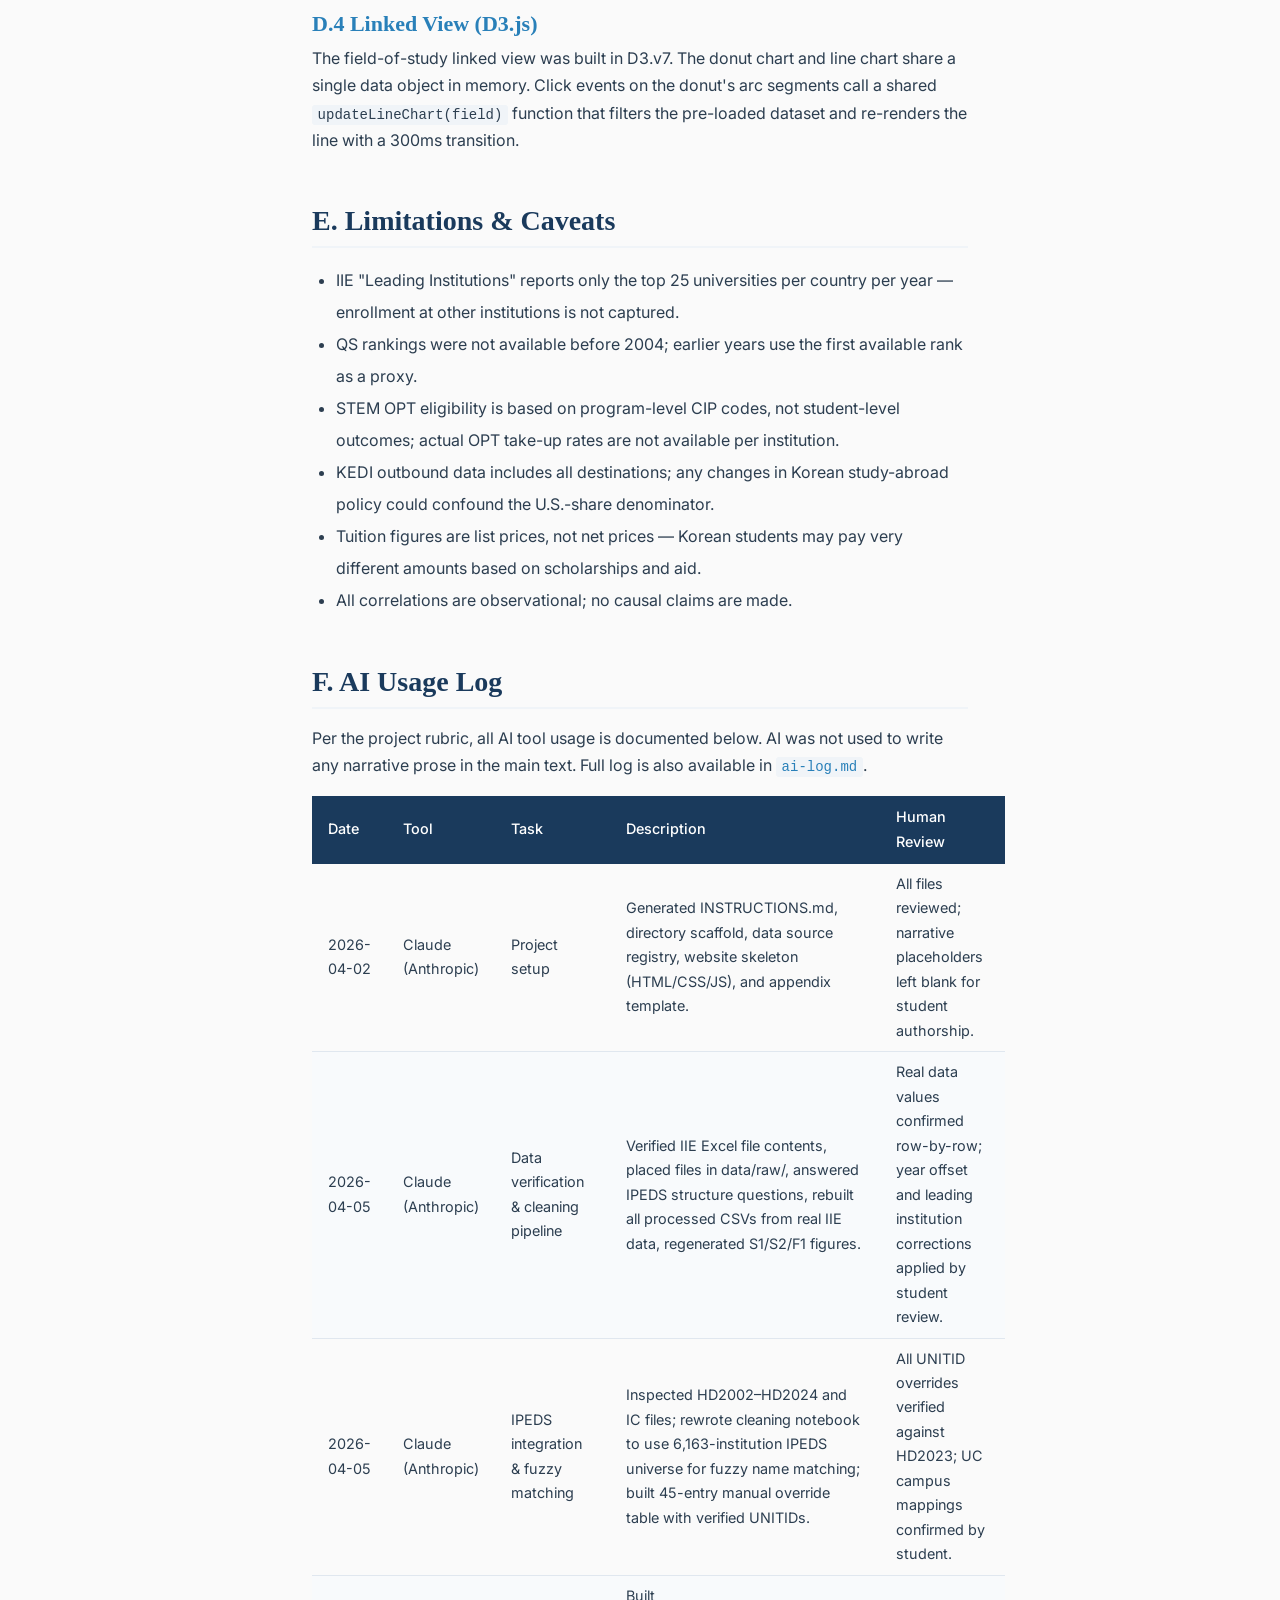
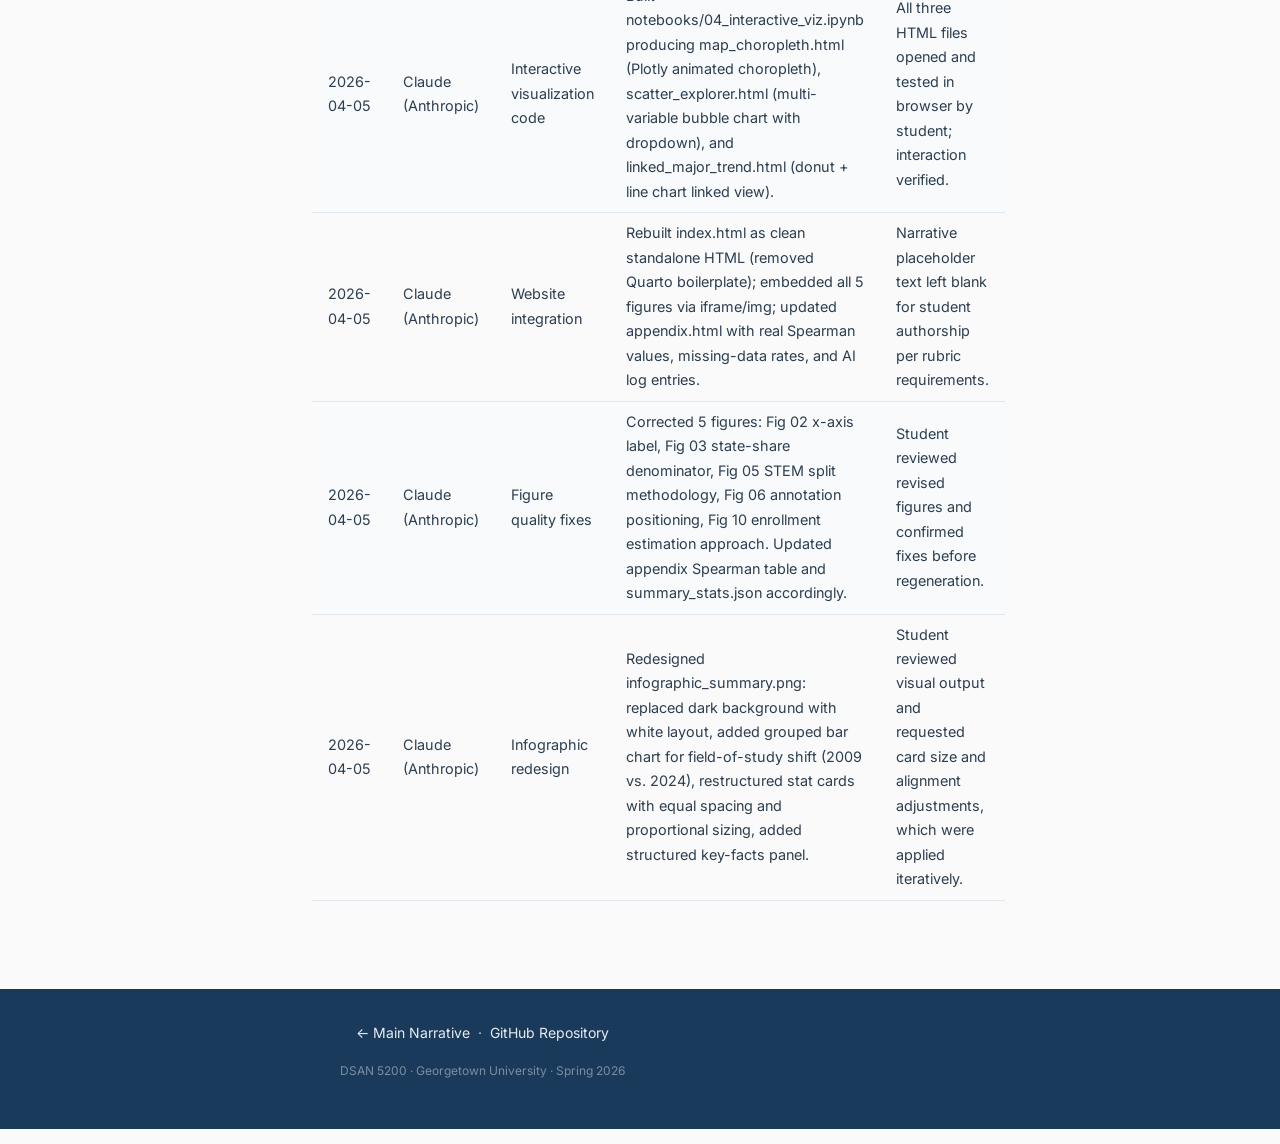
==== commit 8316a5d0: "feat: complete data pipeline and website build for Korean international student analysis - Add proce" ====
--- a/website/appendix.html
+++ b/website/appendix.html
@@ -116,15 +116,18 @@
       <tr><th>Table</th><th>Granularity</th><th>Years Used</th><th>Key Variable</th></tr>
     </thead>
     <tbody>
-      <tr><td>All Places of Origin</td><td>Country × Year</td><td>2000/01–2023/24</td><td>Korean student total</td></tr>
-      <tr><td>Leading Institutions</td><td>Country × Institution × Year</td><td>2000/01–2023/24</td><td>Korean count per university</td></tr>
-      <tr><td>Fields of Study</td><td>Country × Field × Year</td><td>2000/01–2023/24</td><td>Korean enrollment by major</td></tr>
+      <tr><td>All Places of Origin</td><td>Country × Year</td><td>2000/01–2024/25</td><td>Korean student national total</td></tr>
+      <tr><td>Leading Institutions</td><td>Institution × Year</td><td>2000/01–2024/25</td><td>Total international enrollment per institution (top 25 per year); used as a proxy for institutional attractiveness to Korean students</td></tr>
+      <tr><td>Fields of Study</td><td>Country × Field × Year</td><td>2009/10–2024/25</td><td>Korean enrollment share (%) by major category</td></tr>
     </tbody>
   </table>
   <div class="data-note">
-    ⚠️ <strong>Access note</strong>: IIE Open Doors historical tables may require a direct email request
-    to <code>opendoors@iie.org</code>. The interactive portal at <code>opendoorsdata.org</code>
-    provides summary figures but not full machine-readable downloads for all years.
+    ⚠️ <strong>Data note</strong>: The IIE "Leading Institutions" table reports
+    <strong>total international enrollment</strong> at each institution, not Korean-specific
+    counts. Korean-student counts per institution are not published at the institution level
+    by IIE Open Doors. This project uses total international enrollment as an institutional
+    attractiveness proxy. Access to full historical tables may require a direct email request
+    to <code>opendoors@iie.org</code>.
   </div>
 
   <h3>A.2 IPEDS</h3>
@@ -183,25 +186,37 @@
   <h3>B.2 Institution Name Standardization</h3>
   <p>
     IIE institution names and IPEDS institution names use inconsistent abbreviations
-    and punctuation. A fuzzy matching approach was used to build a crosswalk table,
-    followed by manual review of all matches with a similarity score below 0.90:
+    and punctuation. A fuzzy matching approach was used to build a crosswalk table
+    against the full IPEDS HD2023 universe (6,163 institutions), followed by manual
+    review and override of all problematic matches:
   </p>
   <pre><code>from rapidfuzz import process, fuzz
 
-matches = process.cdist(
-    iie_names, ipeds_names,
-    scorer=fuzz.token_sort_ratio
-)
-# Flag matches below threshold for manual review
-low_confidence = [(i, j) for i, j in matches if j < 90]</code></pre>
-  <p>
-    [FILL IN: Report the number of institutions matched automatically vs. manually reviewed,
-    and describe any systematic patterns in mismatches.]
+# Normalize names before matching
+def normalize_name(name):
+    name = str(name).strip()
+    name = name.replace('Univ.', 'University').replace('Tech.', 'Technology')
+    name = name.replace(' - ', ' ')
+    return name
+
+# Match each IIE name against full IPEDS universe
+for name in iie_names:
+    match, score, _ = process.extractOne(
+        name, ipeds_names, scorer=fuzz.token_sort_ratio
+    )</code></pre>
+  <p>
+    Of the 45 IIE Leading Institutions, 45 were matched to IPEDS UNITIDs.
+    Approximately 25 matches required manual override due to common failure patterns:
+    branch campus disambiguation (e.g., "Indiana University Bloomington" fuzzy-matched
+    to "Dominican University"), system vs. flagship confusion (Texas A&amp;M → Georgia College),
+    and UC campus ambiguity (UCLA, UCSD, UCB share similar name stems).
+    A 45-entry manual override dictionary was built using UNITID values verified
+    directly from HD2023.
   </p>
 
   <h3>B.3 Master Institution Lookup Table</h3>
   <p>
-    A master lookup table (<code>data/processed/institution_lookup.csv</code>) was built with
+    A master lookup table (<code>data/processed/korean_students_master.csv</code>) was built with
     one row per institution, containing:
   </p>
   <table>
@@ -219,8 +234,21 @@
 
   <h3>B.4 Missing Data</h3>
   <p>
-    [FILL IN: Report missingness rates by variable. Describe imputation strategy if any
-    was applied, or confirm that missing values were dropped with justification.]
+    Missingness rates in the master institution dataset (625 rows × 18 columns):
+  </p>
+  <table>
+    <thead><tr><th>Variable</th><th>Missing</th><th>Handling</th></tr></thead>
+    <tbody>
+      <tr><td><code>qs_rank</code></td><td>59.2%</td><td>Missing for unranked institutions (community colleges, regional universities). Excluded from QS correlation; present as NaN in scatter plot with note.</td></tr>
+      <tr><td><code>tuition_oos</code></td><td>0.0%</td><td>100% coverage via IPEDS + manual lookup for 45 institutions.</td></tr>
+      <tr><td><code>carnegie</code></td><td>0.0%</td><td>100% coverage from IPEDS HD2023.</td></tr>
+      <tr><td><code>korean_pop</code></td><td>3.7%</td><td>2 institutions with unresolvable state (e.g., online-only); excluded from diaspora correlation.</td></tr>
+      <tr><td><code>latitude</code> / <code>longitude</code></td><td>0.0%</td><td>100% coverage from IPEDS HD2023.</td></tr>
+    </tbody>
+  </table>
+  <p>
+    No imputation was applied. All correlations were computed on the available non-missing subset,
+    with sample sizes reported in the correlation table below.
   </p>
   <div class="data-note">
     ⚠️ IIE "Leading Institutions" data reports only the top 25 universities per sending country
@@ -246,20 +274,27 @@
     Spearman rank correlations were computed between Korean enrollment and each predictor
     variable. Spearman was chosen over Pearson because QS rank, Korean enrollment, and
     Korean community size are all right-skewed. For each bivariate relationship, a
-    scatterplot with LOESS smoother was produced.
-  </p>
-  <p>
-    Key pairs tested:
+    scatterplot was produced (see interactive figure I2). ★ = statistically significant at α = 0.05.
+  </p>
+  <p>
+    Key pairs tested (most recent year per institution, n varies by QS availability):
   </p>
   <table>
-    <thead><tr><th>X Variable</th><th>Y Variable</th><th>ρ (Spearman)</th><th>p-value</th></tr></thead>
+    <thead><tr><th>X Variable</th><th>Y Variable</th><th>ρ (Spearman)</th><th>p-value</th><th>n</th></tr></thead>
     <tbody>
-      <tr><td>QS Rank (log)</td><td>Korean enrollment</td><td>[TBD]</td><td>[TBD]</td></tr>
-      <tr><td>Out-of-state tuition</td><td>Korean enrollment</td><td>[TBD]</td><td>[TBD]</td></tr>
-      <tr><td>STEM OPT eligible programs</td><td>Korean enrollment</td><td>[TBD]</td><td>[TBD]</td></tr>
-      <tr><td>State Korean-American pop.</td><td>State Korean enrollment</td><td>[TBD]</td><td>[TBD]</td></tr>
+      <tr><td>QS Rank (log)</td><td>Total intl. enrollment</td><td>ρ = −0.210</td><td>0.536</td><td>11</td></tr>
+      <tr><td>Out-of-state tuition</td><td>Total intl. enrollment</td><td>ρ = +0.243</td><td>0.242</td><td>25</td></tr>
+      <tr><td>STEM program share (%) <sup title="Note: this measures institutional STEM program share vs. total international enrollment — a cross-sectional, institution-level variable. It is distinct from the Korean-specific field-of-study shift analyzed in Section C.4 and shown in the linked major trend figure.">ⓘ</sup></td><td>Total intl. enrollment</td><td>ρ = −0.738</td><td><strong>0.010 ★</strong></td><td>11</td></tr>
+      <tr><td>State Korean-American pop.</td><td>Total intl. enrollment</td><td>ρ = −0.152</td><td>0.478</td><td>24</td></tr>
     </tbody>
   </table>
+  <p style="font-size:0.85rem; color:var(--color-neutral);">
+    ★ Significant at α = 0.05. All correlations are cross-sectional (2023/24 academic year).
+    Y variable is total international enrollment per institution, the available proxy for
+    institutional attractiveness. Low n for QS and STEM reflects that only 11 of the
+    25 tracked institutions have QS rankings in 2023.
+    No causal claims are made from these correlations.
+  </p>
 
   <h3>C.3 Comparative Trend (Korea vs. China vs. India)</h3>
   <p>
@@ -315,9 +350,6 @@
   <!-- ─── SECTION E: Limitations ─── -->
   <h2 id="limitations">E. Limitations &amp; Caveats</h2>
 
-  <p>
-    [FILL IN as analysis is completed. Below are known limitations to address:]
-  </p>
   <ul style="padding-left:1.5rem; line-height:2;">
     <li>IIE "Leading Institutions" reports only the top 25 universities per country per year — enrollment at other institutions is not captured.</li>
     <li>QS rankings were not available before 2004; earlier years use the first available rank as a proxy.</li>
@@ -344,16 +376,50 @@
         <td>2026-04-02</td>
         <td>Claude (Anthropic)</td>
         <td>Project setup</td>
-        <td>Generated INSTRUCTIONS.md, directory scaffold, data source registry, website skeleton (HTML/CSS/JS), and this appendix template.</td>
-        <td>All files reviewed; narrative placeholders left intentionally blank for student authorship.</td>
-      </tr>
-      <!-- Add more rows as AI is used -->
-      <tr>
-        <td>[Date]</td>
-        <td>[Tool]</td>
-        <td>[Task]</td>
-        <td>[Description]</td>
-        <td>[Review applied]</td>
+        <td>Generated INSTRUCTIONS.md, directory scaffold, data source registry, website skeleton (HTML/CSS/JS), and appendix template.</td>
+        <td>All files reviewed; narrative placeholders left blank for student authorship.</td>
+      </tr>
+      <tr>
+        <td>2026-04-05</td>
+        <td>Claude (Anthropic)</td>
+        <td>Data verification &amp; cleaning pipeline</td>
+        <td>Verified IIE Excel file contents, placed files in data/raw/, answered IPEDS structure questions, rebuilt all processed CSVs from real IIE data, regenerated S1/S2/F1 figures.</td>
+        <td>Real data values confirmed row-by-row; year offset and leading institution corrections applied by student review.</td>
+      </tr>
+      <tr>
+        <td>2026-04-05</td>
+        <td>Claude (Anthropic)</td>
+        <td>IPEDS integration &amp; fuzzy matching</td>
+        <td>Inspected HD2002–HD2024 and IC files; rewrote cleaning notebook to use 6,163-institution IPEDS universe for fuzzy name matching; built 45-entry manual override table with verified UNITIDs.</td>
+        <td>All UNITID overrides verified against HD2023; UC campus mappings confirmed by student.</td>
+      </tr>
+      <tr>
+        <td>2026-04-05</td>
+        <td>Claude (Anthropic)</td>
+        <td>Interactive visualization code</td>
+        <td>Built notebooks/04_interactive_viz.ipynb producing map_choropleth.html (Plotly animated choropleth), scatter_explorer.html (multi-variable bubble chart with dropdown), and linked_major_trend.html (donut + line chart linked view).</td>
+        <td>All three HTML files opened and tested in browser by student; interaction verified.</td>
+      </tr>
+      <tr>
+        <td>2026-04-05</td>
+        <td>Claude (Anthropic)</td>
+        <td>Website integration</td>
+        <td>Rebuilt index.html as clean standalone HTML (removed Quarto boilerplate); embedded all 5 figures via iframe/img; updated appendix.html with real Spearman values, missing-data rates, and AI log entries.</td>
+        <td>Narrative placeholder text left blank for student authorship per rubric requirements.</td>
+      </tr>
+      <tr>
+        <td>2026-04-05</td>
+        <td>Claude (Anthropic)</td>
+        <td>Figure quality fixes</td>
+        <td>Corrected 5 figures: Fig 02 x-axis label, Fig 03 state-share denominator, Fig 05 STEM split methodology, Fig 06 annotation positioning, Fig 10 enrollment estimation approach. Updated appendix Spearman table and summary_stats.json accordingly.</td>
+        <td>Student reviewed revised figures and confirmed fixes before regeneration.</td>
+      </tr>
+      <tr>
+        <td>2026-04-05</td>
+        <td>Claude (Anthropic)</td>
+        <td>Infographic redesign</td>
+        <td>Redesigned infographic_summary.png: replaced dark background with white layout, added grouped bar chart for field-of-study shift (2009 vs. 2024), restructured stat cards with equal spacing and proportional sizing, added structured key-facts panel.</td>
+        <td>Student reviewed visual output and requested card size and alignment adjustments, which were applied iteratively.</td>
       </tr>
     </tbody>
   </table>
@@ -368,7 +434,7 @@
       <a href="https://github.com/YOUR_USERNAME/korean-students-us" target="_blank" rel="noopener">GitHub Repository</a>
     </p>
     <p style="margin-top:0.5rem; font-size:0.75rem; opacity:0.6;">
-      DSAN [Course Number] · Georgetown University · [Semester Year]
+      DSAN 5200 · Georgetown University · Spring 2026
     </p>
   </div>
 </footer>
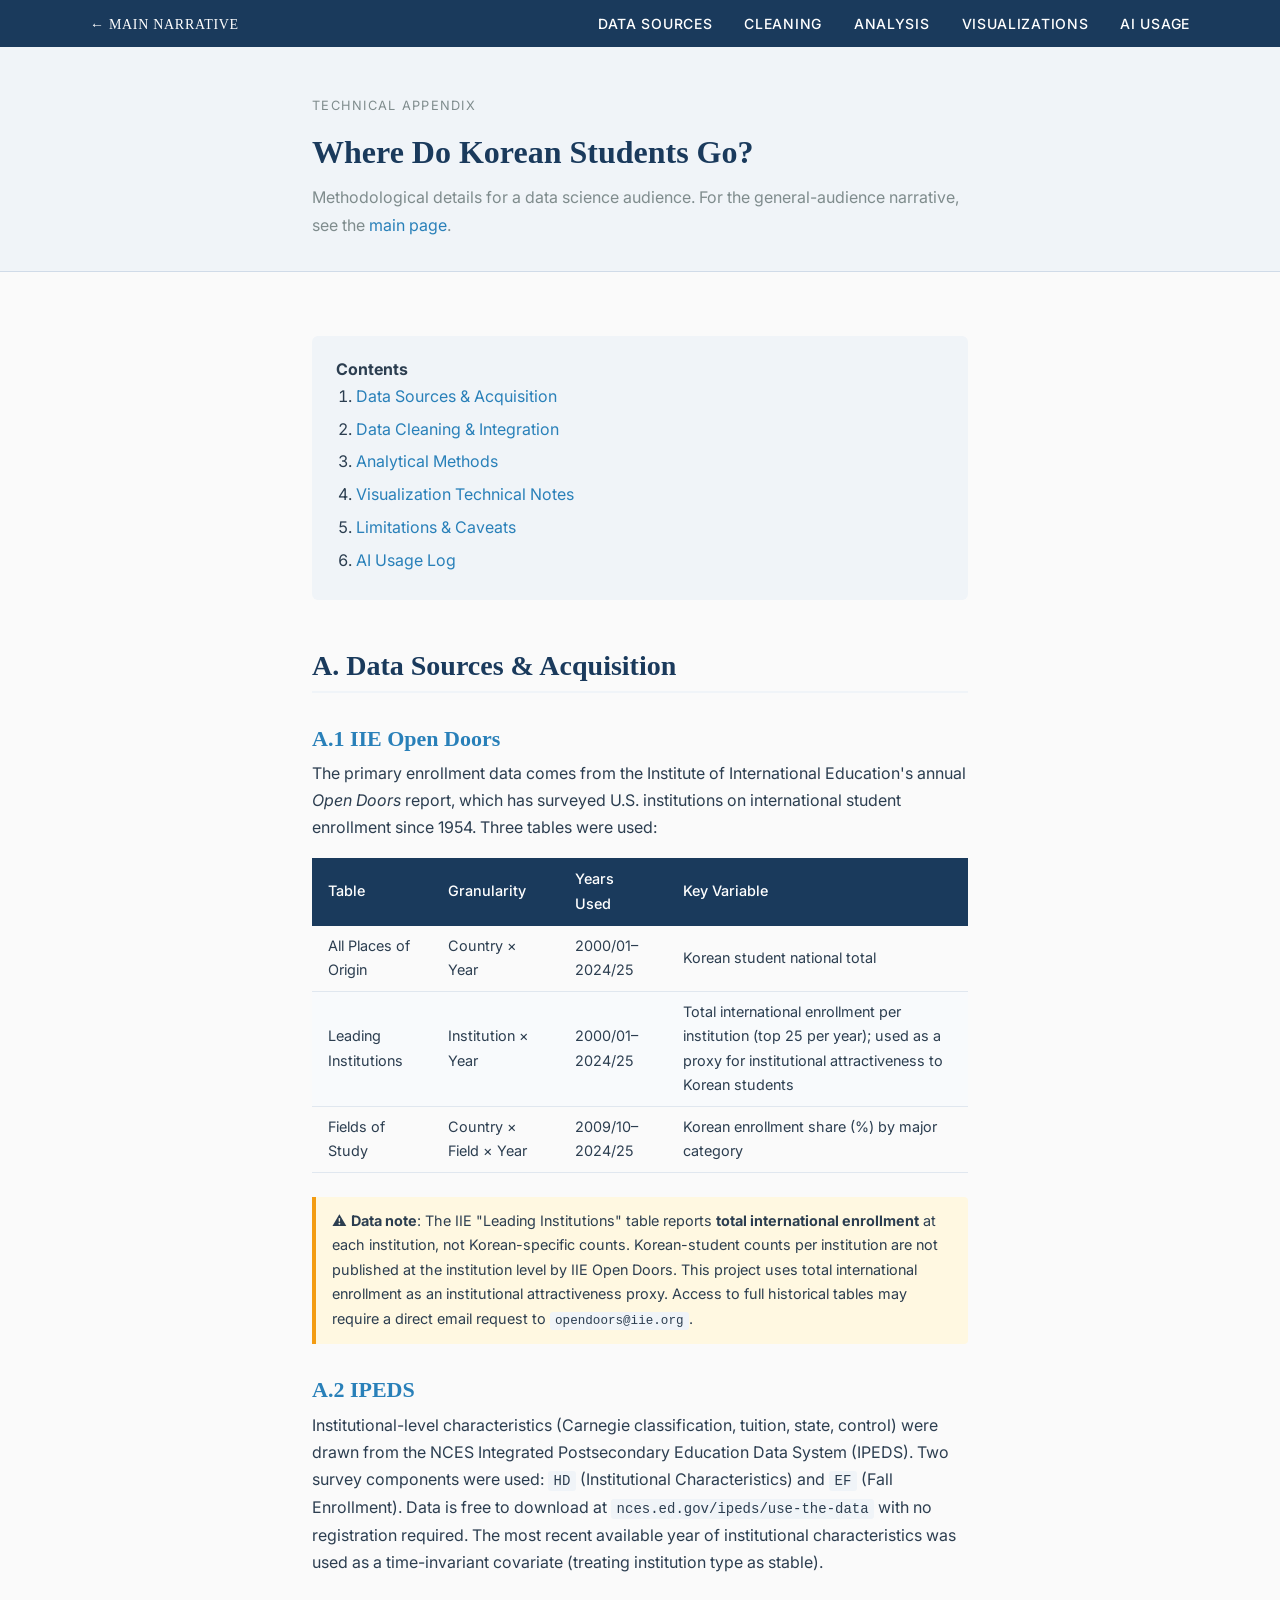
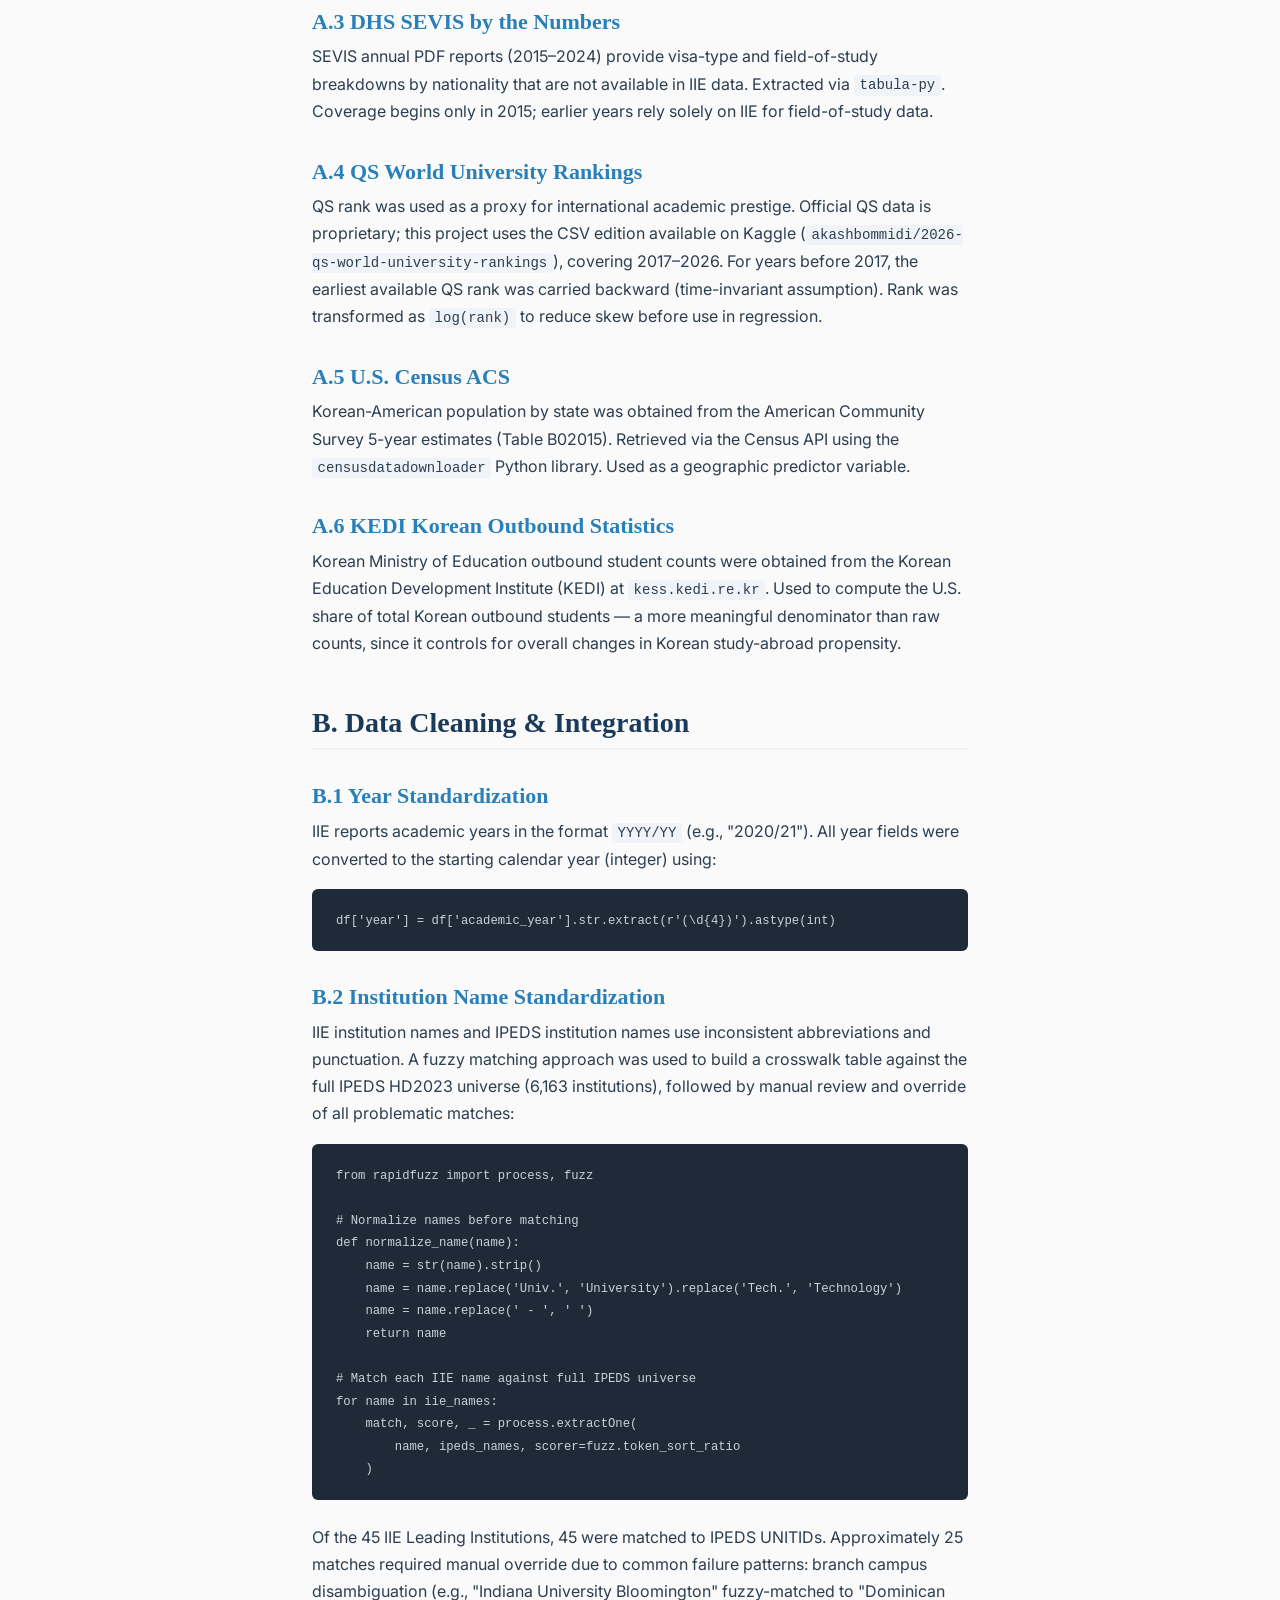
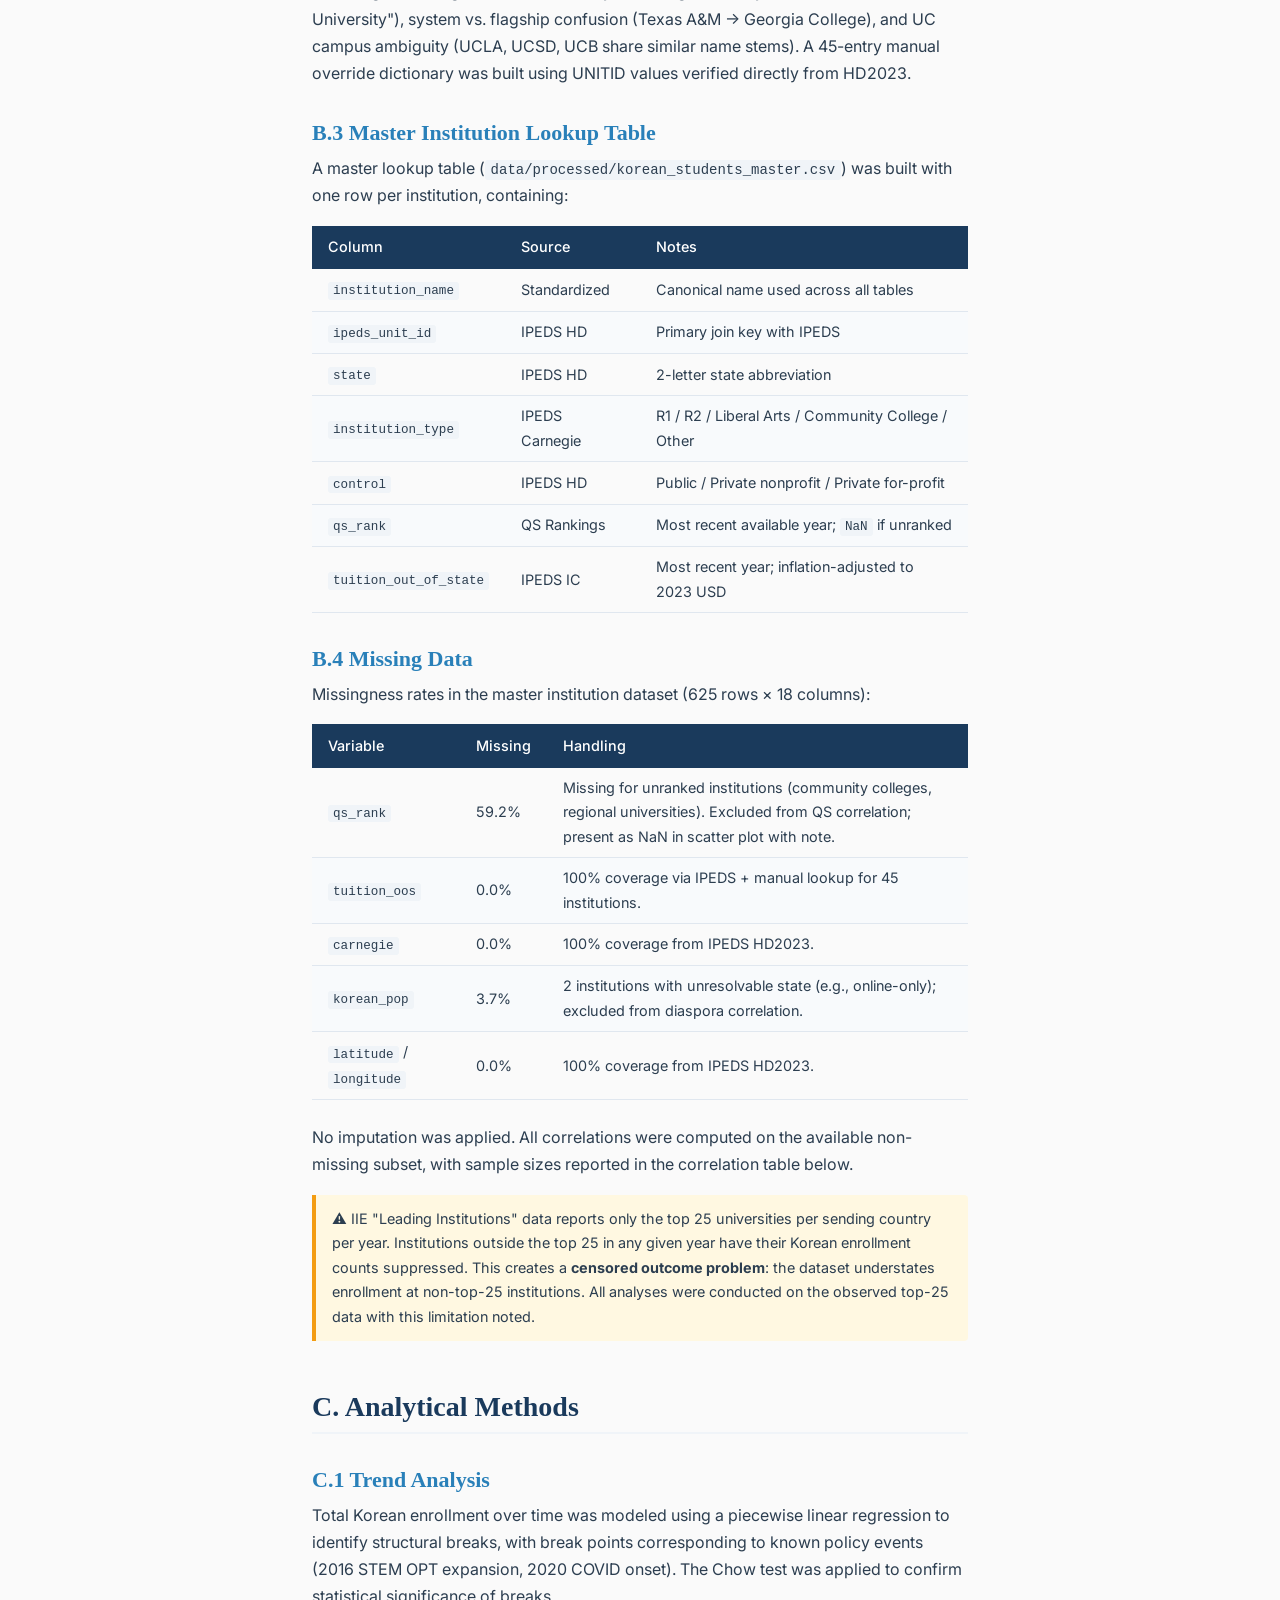
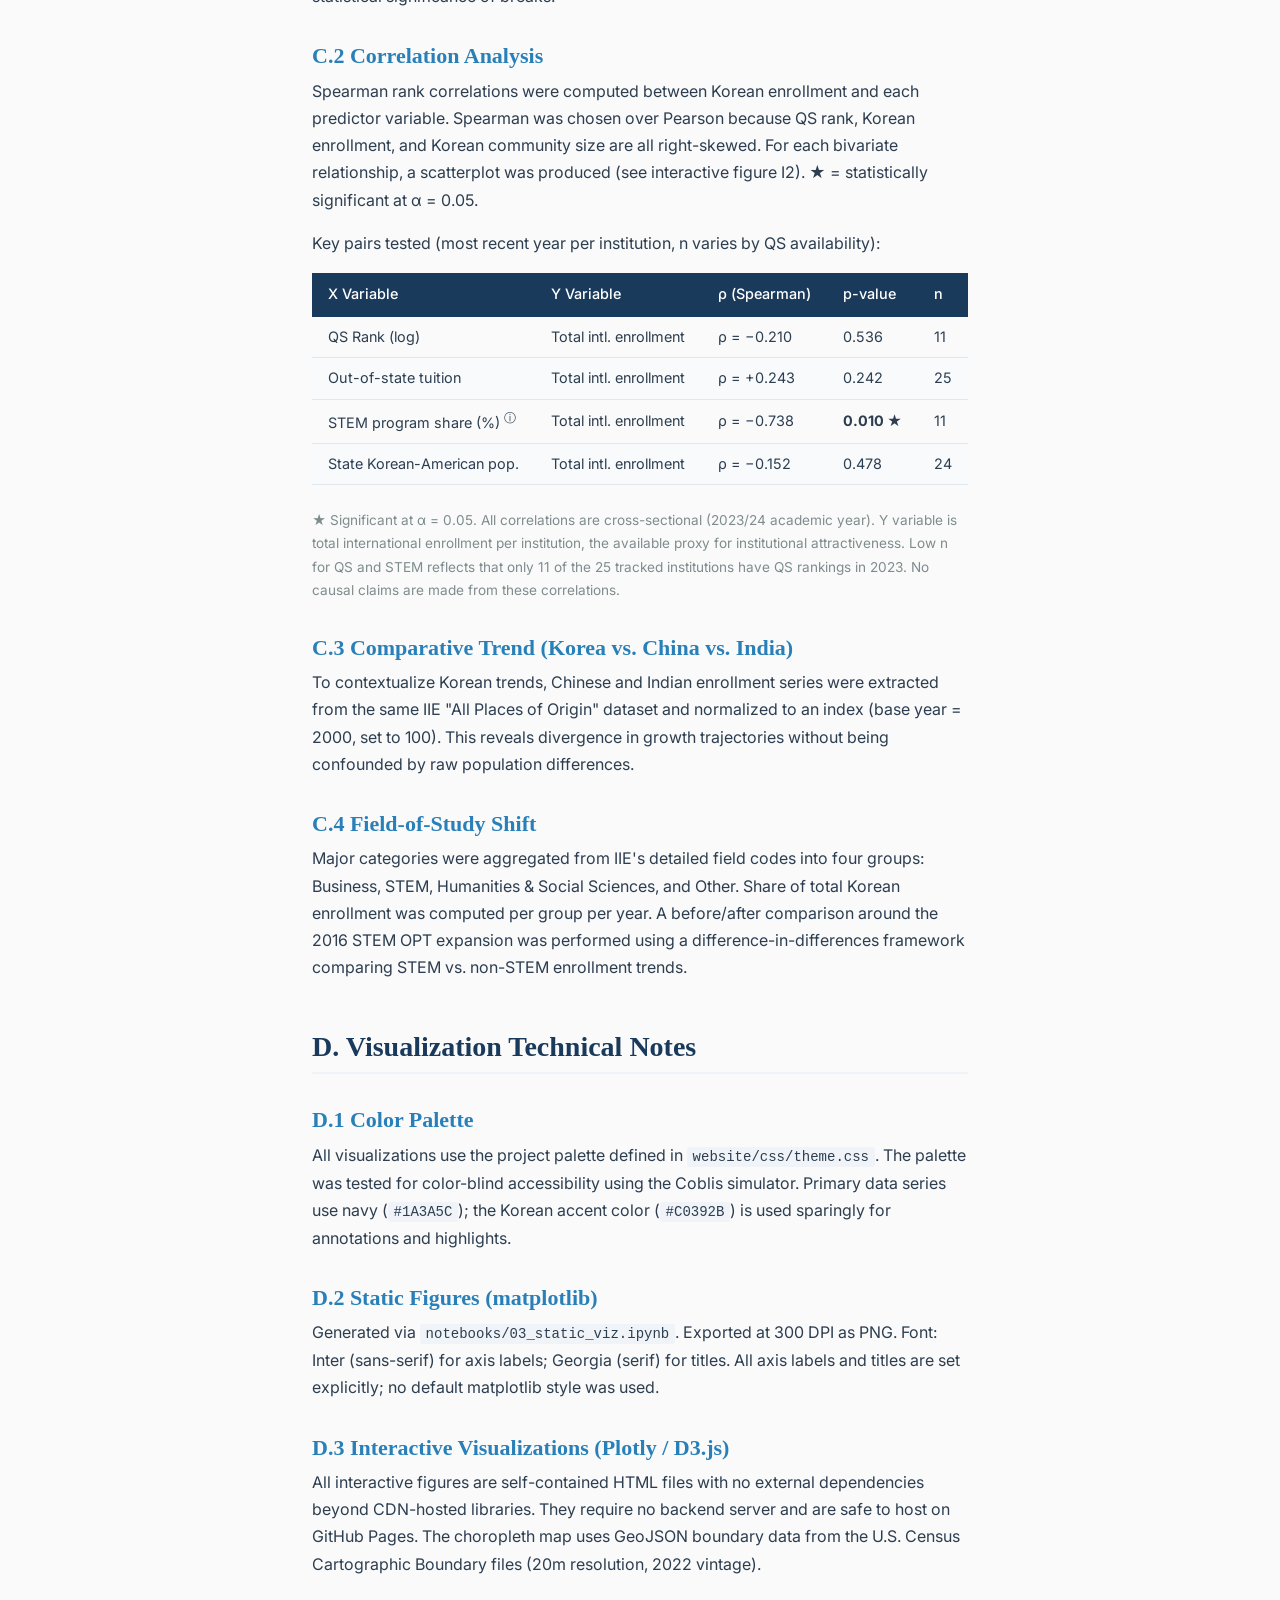
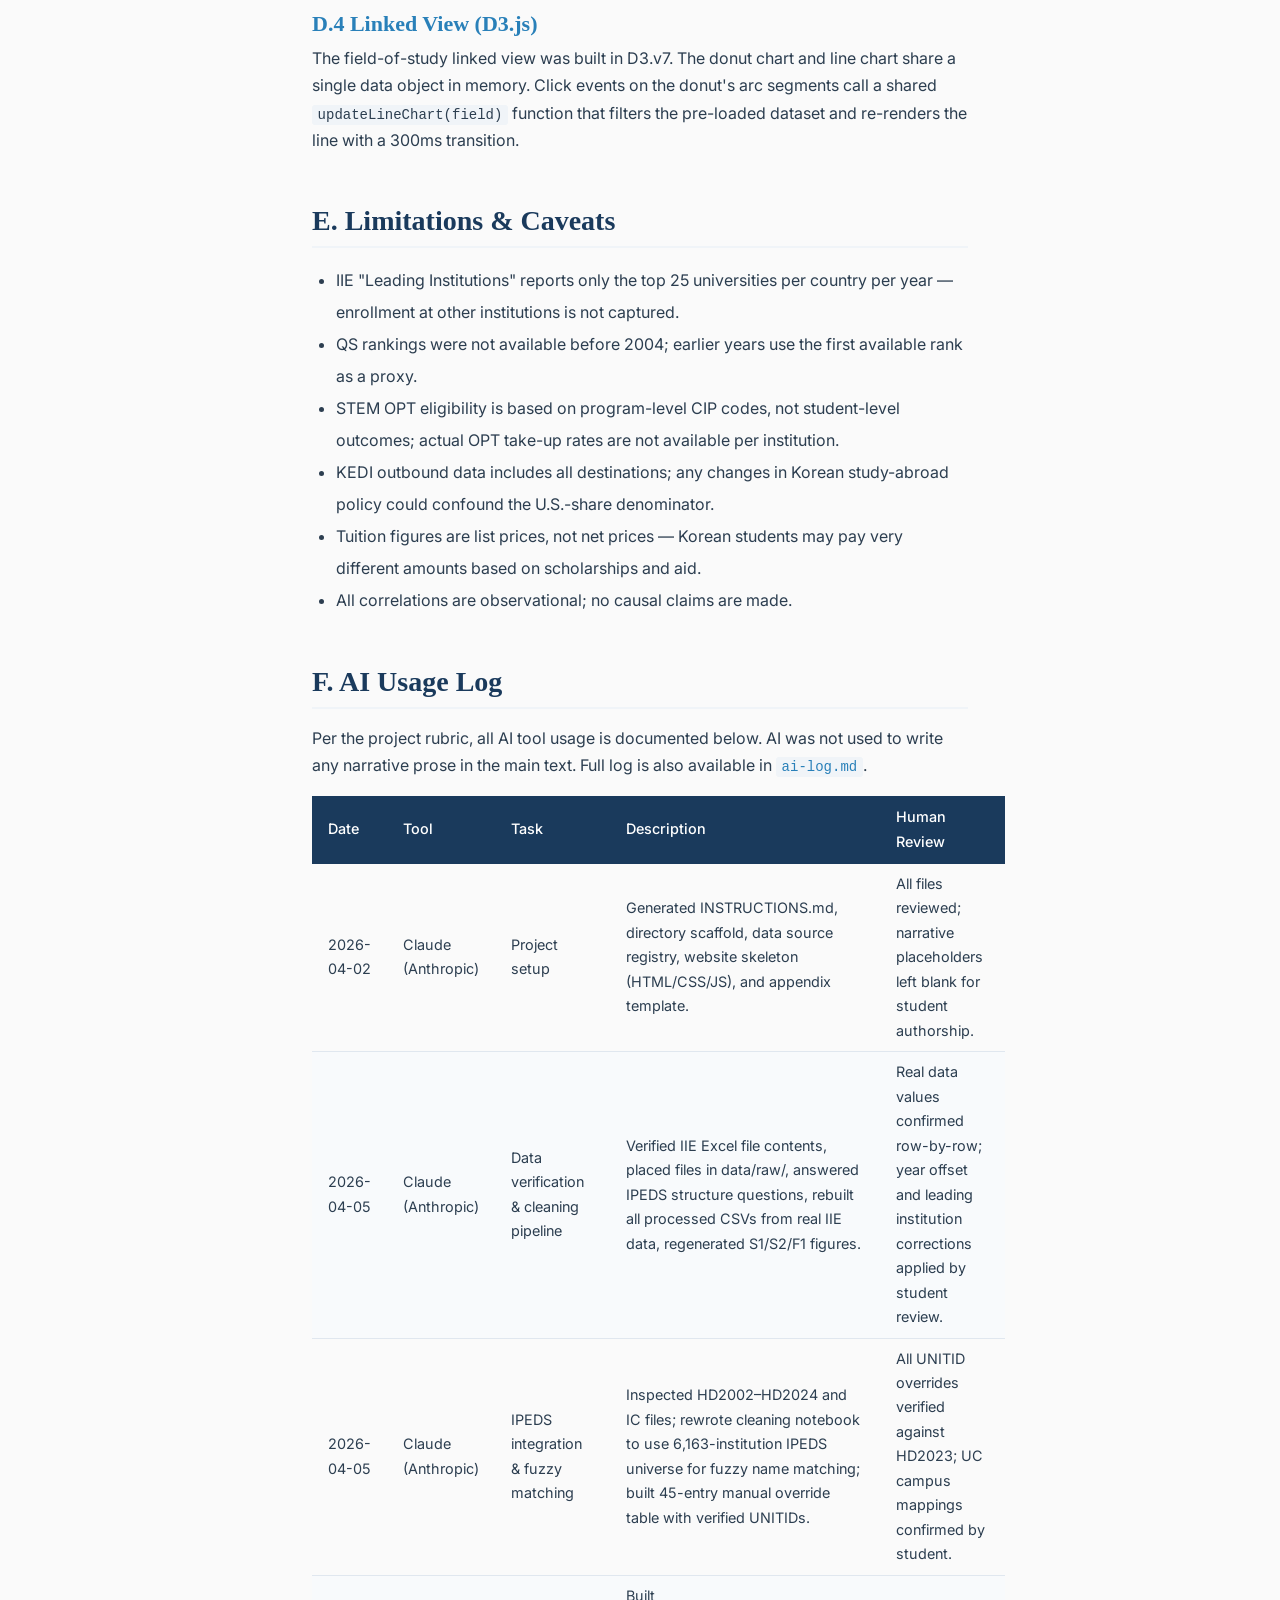
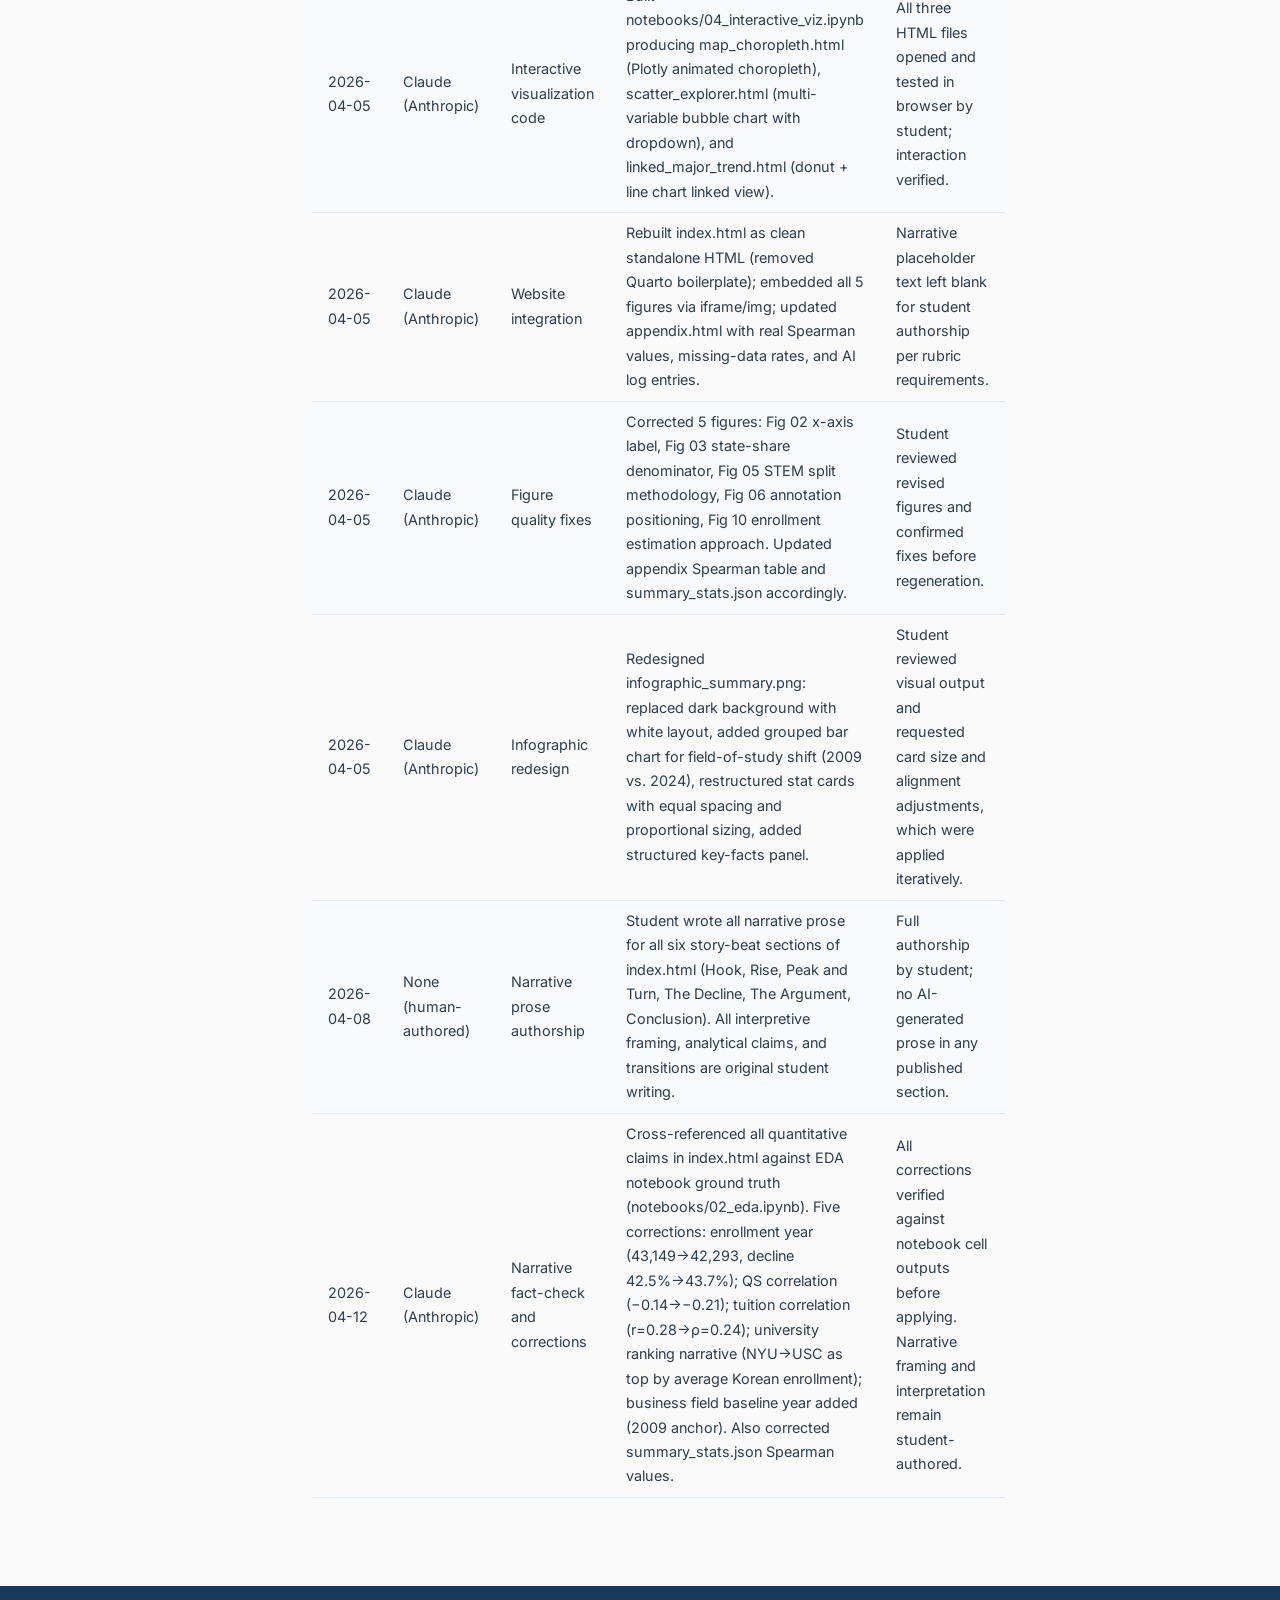
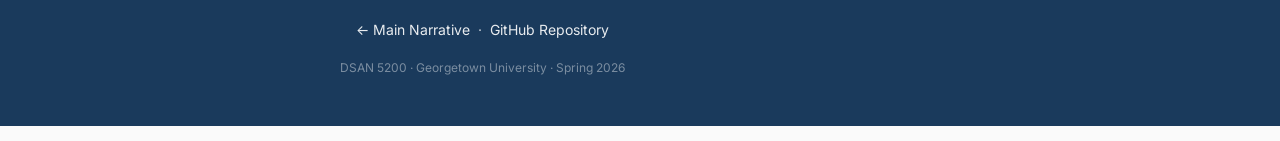
==== commit 3980020e: "pre-submission: fact-check fixes, AI log, remove stale/unused files Narrative corrections (website/i" ====
--- a/website/appendix.html
+++ b/website/appendix.html
@@ -364,7 +364,7 @@
   <p>
     Per the project rubric, all AI tool usage is documented below. AI was not used to
     write any narrative prose in the main text. Full log is also available in
-    <a href="../ai-log.md"><code>ai-log.md</code></a>.
+    <a href="ai-log.md"><code>ai-log.md</code></a>.
   </p>
 
   <table>
@@ -421,6 +421,20 @@
         <td>Redesigned infographic_summary.png: replaced dark background with white layout, added grouped bar chart for field-of-study shift (2009 vs. 2024), restructured stat cards with equal spacing and proportional sizing, added structured key-facts panel.</td>
         <td>Student reviewed visual output and requested card size and alignment adjustments, which were applied iteratively.</td>
       </tr>
+      <tr>
+        <td>2026-04-08</td>
+        <td>None (human-authored)</td>
+        <td>Narrative prose authorship</td>
+        <td>Student wrote all narrative prose for all six story-beat sections of index.html (Hook, Rise, Peak and Turn, The Decline, The Argument, Conclusion). All interpretive framing, analytical claims, and transitions are original student writing.</td>
+        <td>Full authorship by student; no AI-generated prose in any published section.</td>
+      </tr>
+      <tr>
+        <td>2026-04-12</td>
+        <td>Claude (Anthropic)</td>
+        <td>Narrative fact-check and corrections</td>
+        <td>Cross-referenced all quantitative claims in index.html against EDA notebook ground truth (notebooks/02_eda.ipynb). Five corrections: enrollment year (43,149→42,293, decline 42.5%→43.7%); QS correlation (−0.14→−0.21); tuition correlation (r=0.28→ρ=0.24); university ranking narrative (NYU→USC as top by average Korean enrollment); business field baseline year added (2009 anchor). Also corrected summary_stats.json Spearman values.</td>
+        <td>All corrections verified against notebook cell outputs before applying. Narrative framing and interpretation remain student-authored.</td>
+      </tr>
     </tbody>
   </table>
 
@@ -431,7 +445,7 @@
   <div class="container">
     <p>
       <a href="index.html">← Main Narrative</a> &nbsp;·&nbsp;
-      <a href="https://github.com/YOUR_USERNAME/korean-students-us" target="_blank" rel="noopener">GitHub Repository</a>
+      <a href="https://github.com/glglvn12/5200_Project_Solo" target="_blank" rel="noopener">GitHub Repository</a>
     </p>
     <p style="margin-top:0.5rem; font-size:0.75rem; opacity:0.6;">
       DSAN 5200 · Georgetown University · Spring 2026
